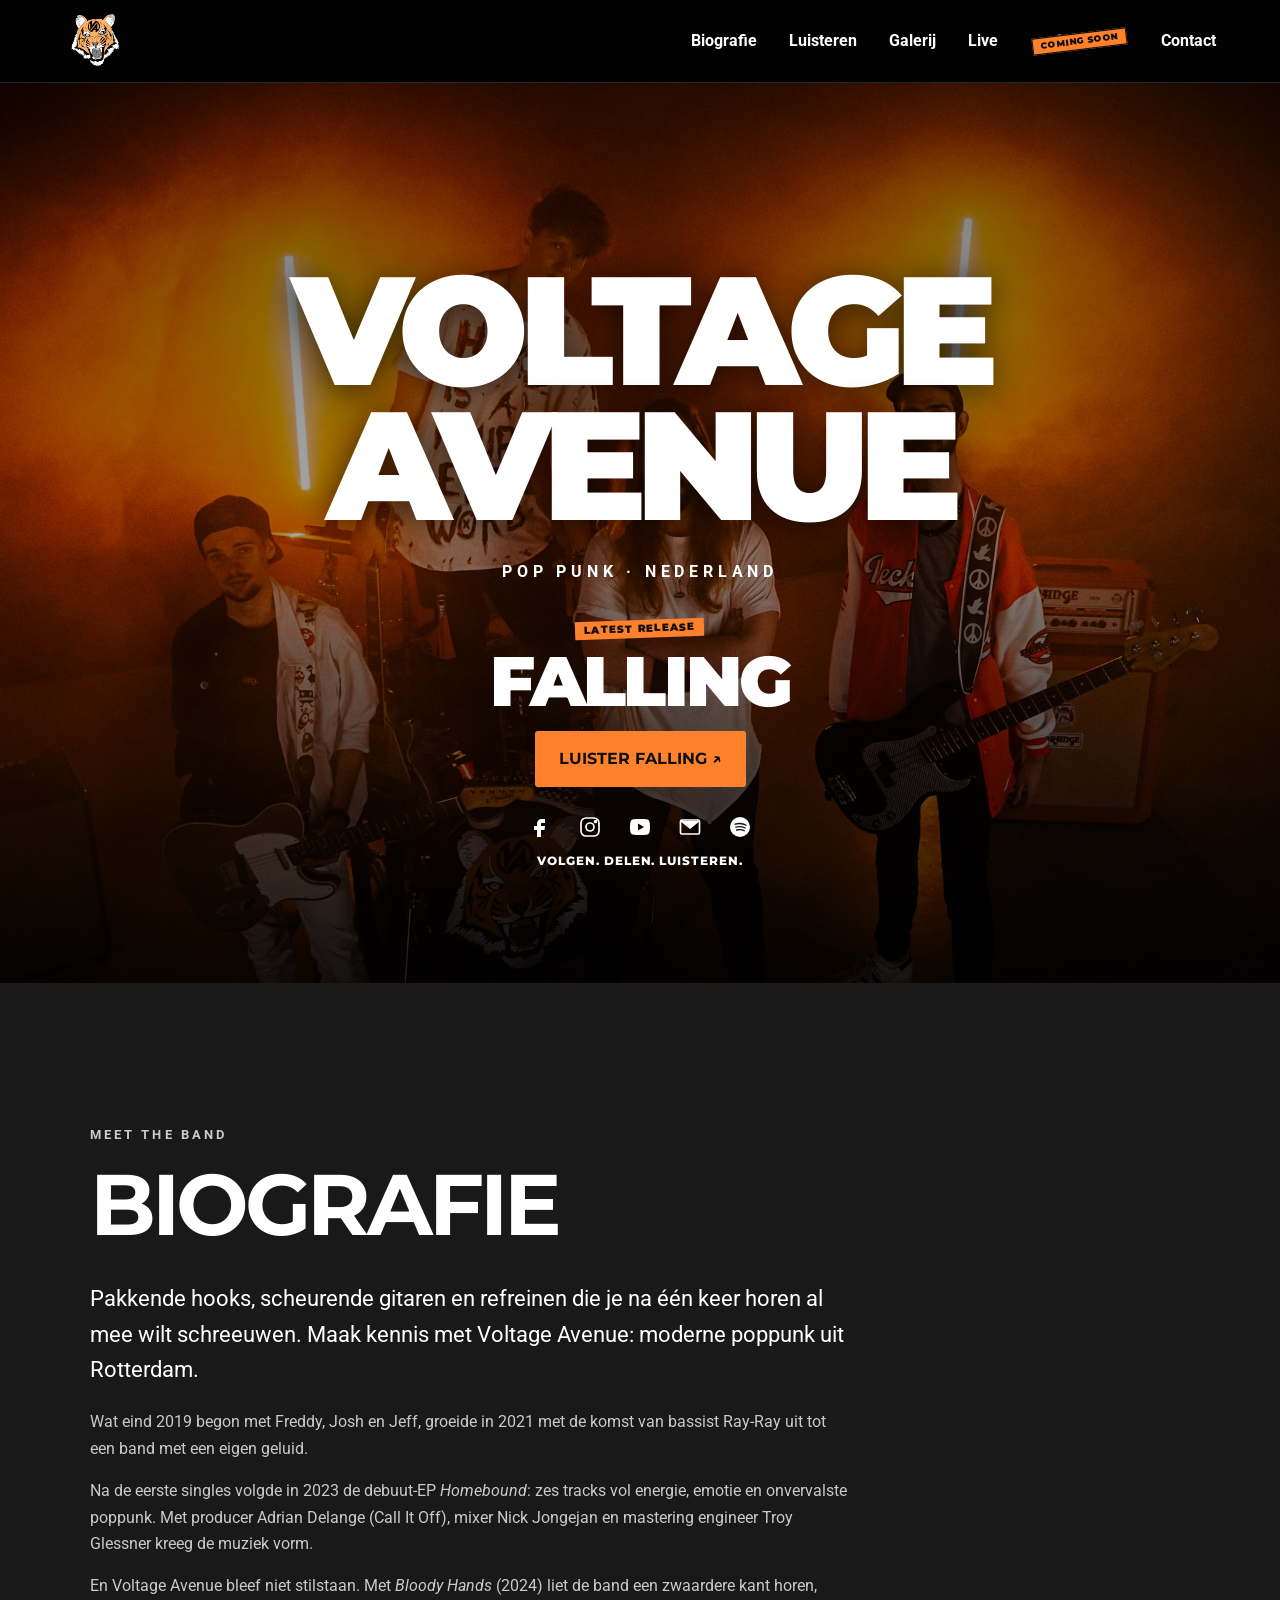
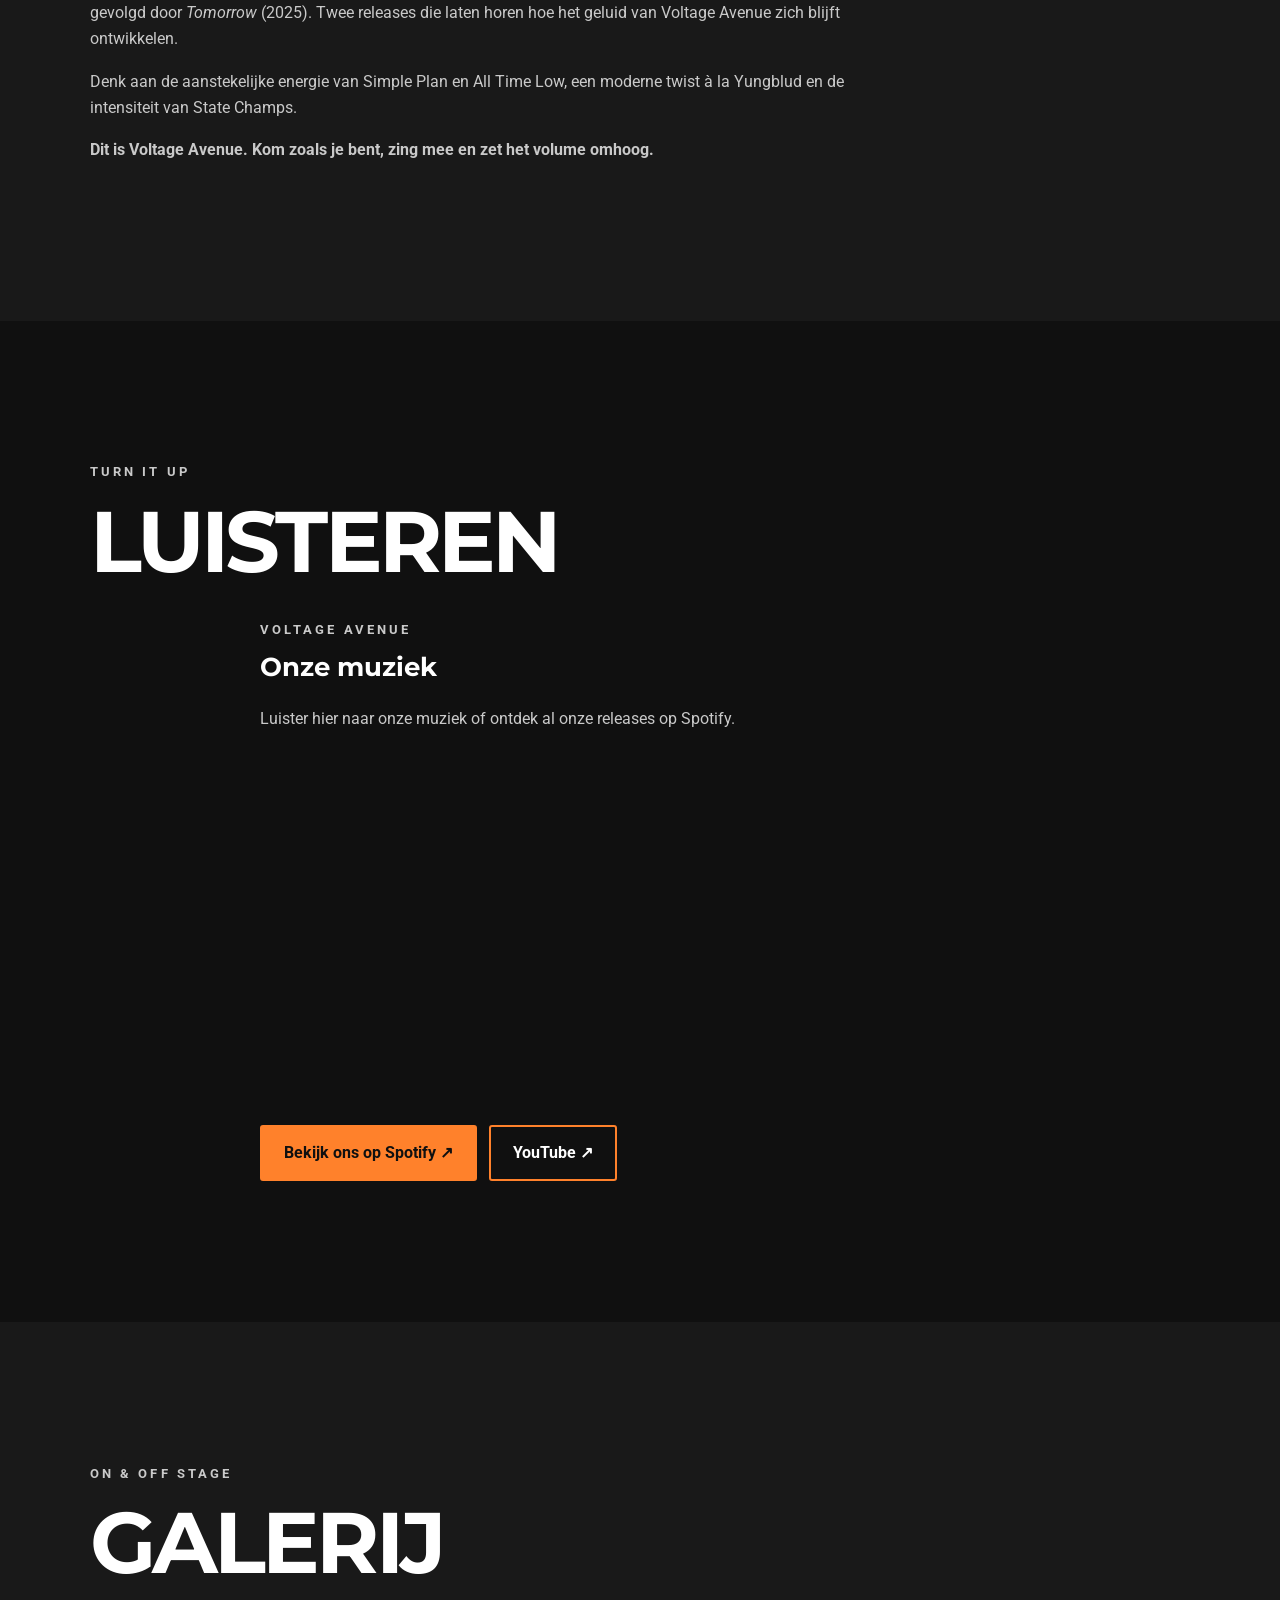
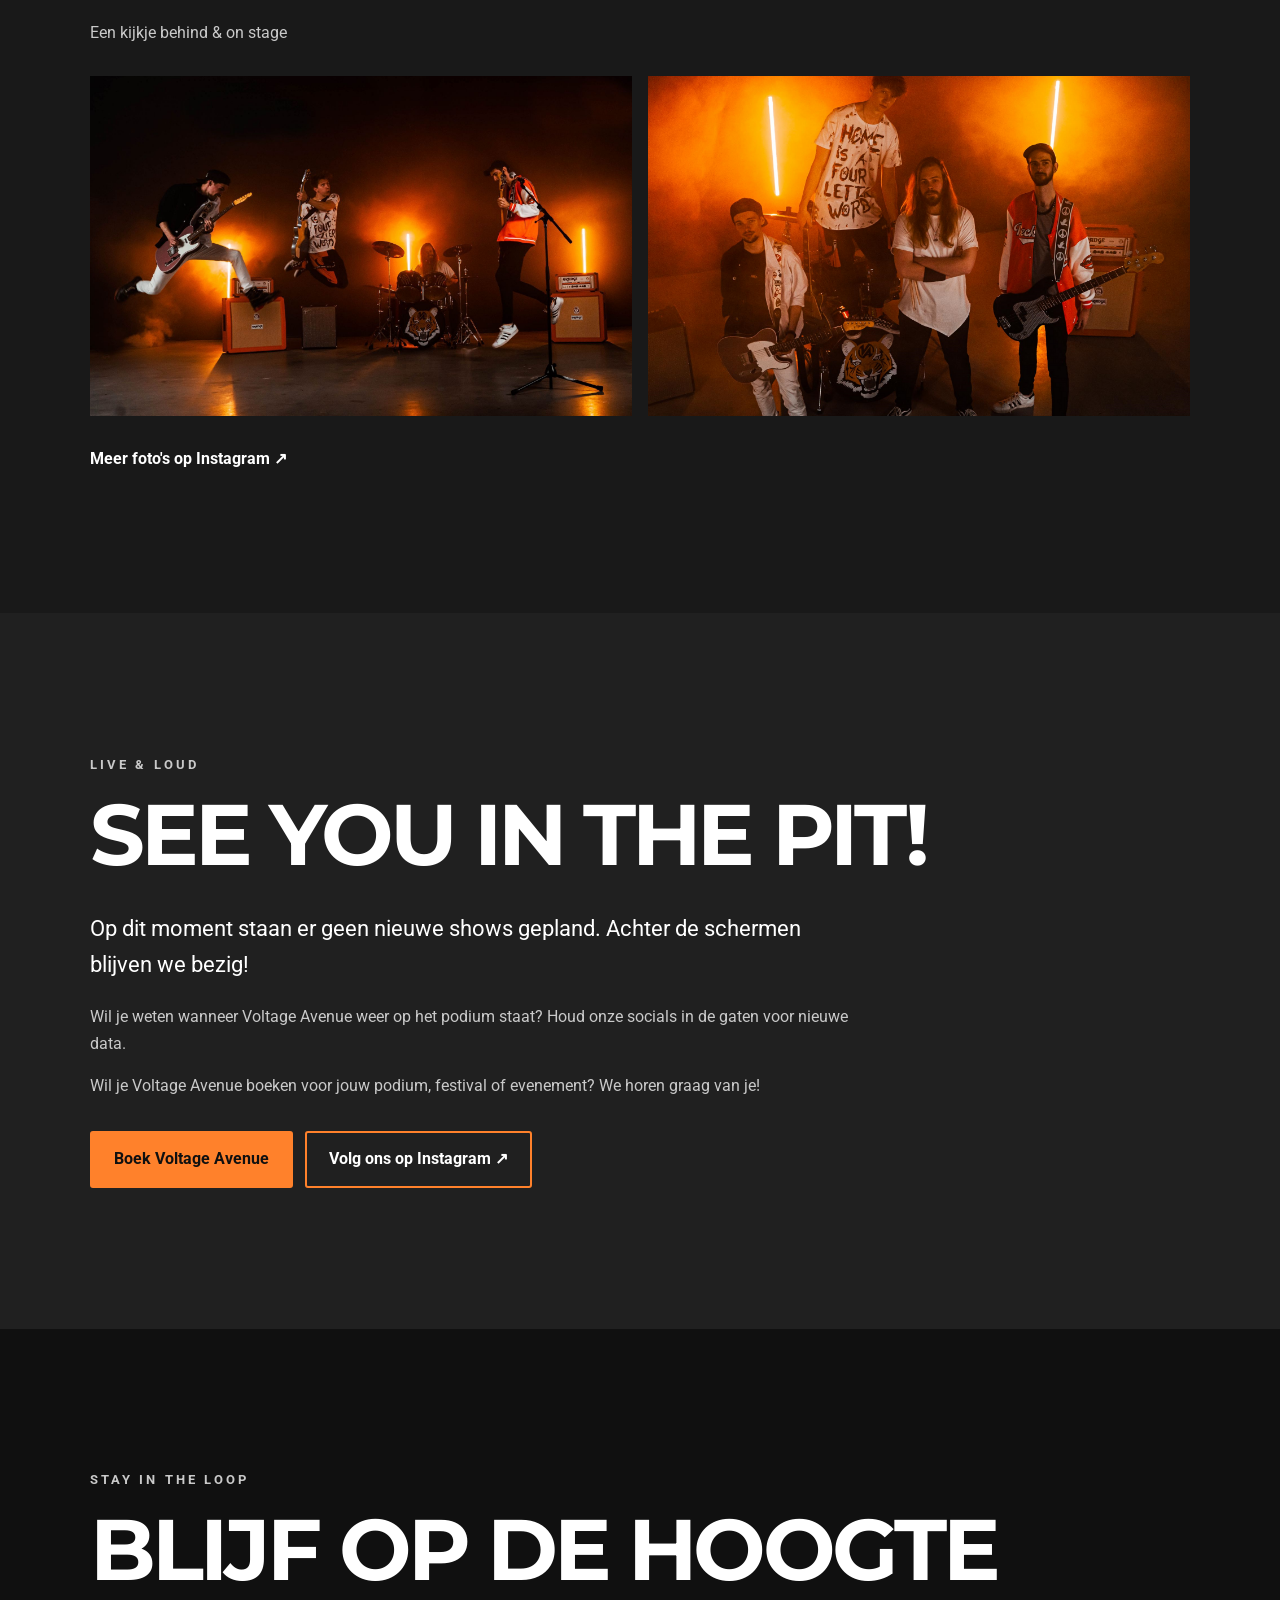
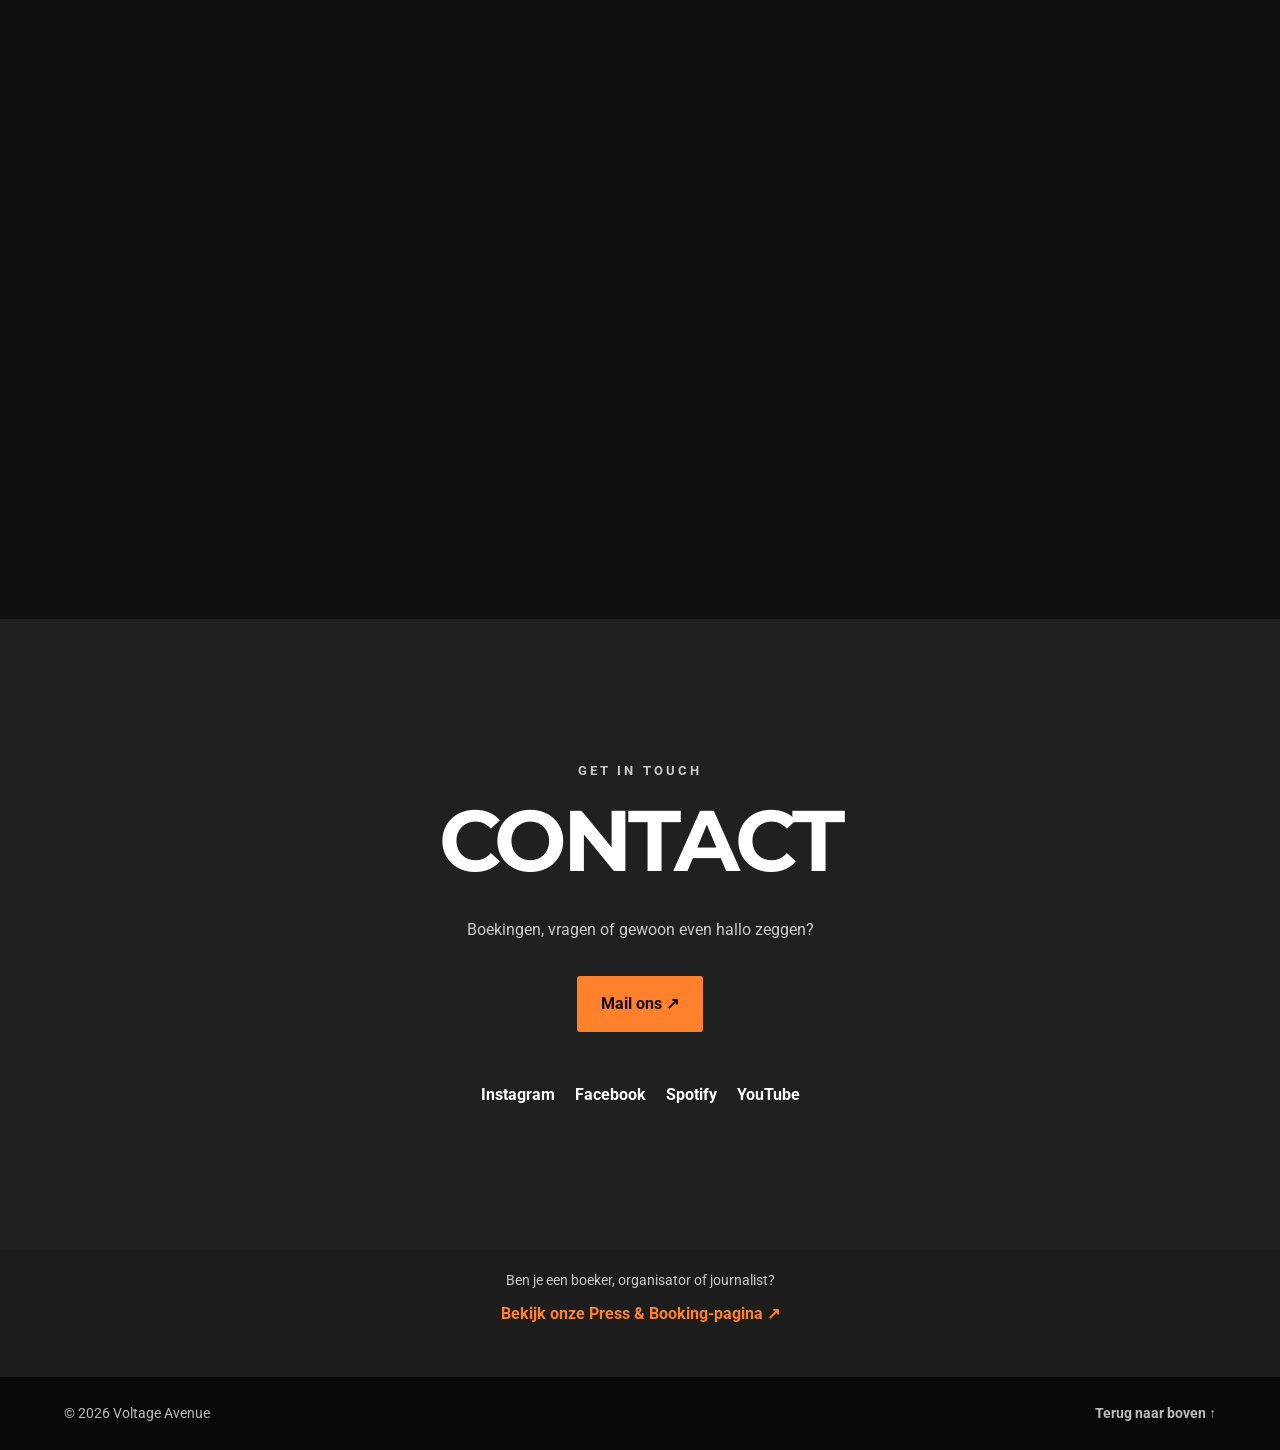
==== index.html @ cc743629 "Update reminder link in index.html" ====
<!doctype html>
<html lang="nl">

<head>
    <meta charset="utf-8">
    <meta name="viewport" content="width=device-width, initial-scale=1">
    <meta name="description" content="Voltage Avenue — poppunk uit Nederland. Muziek, foto's, live en contact.">
    <title>Voltage Avenue | Pop Punk</title>
    <link rel="icon" type="" image/png" href="assets/images/va+tiger+logo+transparant.png">
    <link rel="stylesheet" href="style.css">
    <script src="script.js" defer></script>
</head>

<body>
    <header class="header" id="top">
        <a class="brand" href="#top" aria-label="Voltage Avenue — naar boven">
            <img src="assets/images/va+tiger+logo+transparant.png" alt="Voltage Avenue tijgerlogo"></a>
        <button class="menu-toggle" type="button" aria-expanded="false" aria-controls="navigation">☰
            <span class="sr-only">Menu</span>
        </button>
        <nav id="navigation" class="navigation" aria-label="Hoofdnavigatie">
            <a href="#bio">Biografie</a>
            <a href="#luisteren">Luisteren</a>
            <a href="#galerij">Galerij</a>
            <a href="#live">Live</a>
            <span class="navigation-coming-soon" aria-label="Merch — coming soon">
                <span class="navigation-coming-soon-label">Merch</span>
                <span class="navigation-coming-soon-sticker" aria-hidden="true">Coming soon</span>
            </span>
            <a href="#contact">Contact</a>
        </nav>
    </header>
    <main>
        <section class="hero" aria-labelledby="hero-title">
            <div class="hero-content">
                <h1 id="hero-title">VOLTAGE<br>AVENUE</h1>
                <p class="tagline">POP PUNK · NEDERLAND</p>
                <div class="release-campaign" id="falling-release" data-release-date="2026-11-20T00:00:00+01:00"
                    data-post-release-date="2026-12-04T00:00:00+01:00">

                    <!-- VOOR DE RELEASE -->
                    <div class="release-phase release-phase-presave">
                        <p class="release-kicker">NEW SINGLE</p>
                        <h2 class="release-title">FALLING</h2>
                        <p class="release-status">DROPS IN</p>

                        <div class="countdown-clock" aria-label="Countdown tot Falling">
                            <div class="countdown-part">
                                <strong data-countdown-days>00</strong>
                                <span>Days</span>
                            </div>

                            <div class="countdown-part">
                                <strong data-countdown-hours>00</strong>
                                <span>Hours</span>
                            </div>

                            <div class="countdown-part">
                                <strong data-countdown-minutes>00</strong>
                                <span>Min</span>
                            </div>

                            <div class="countdown-part">
                                <strong data-countdown-seconds>00</strong>
                                <span>Sec</span>
                            </div>
                        </div>

                        <a class="button release-button" data-reminder-link href="https://41eef1c3.sibforms.com/serve/[base64]%3D%3D" target="_blank"
                            rel="noopener noreferrer">
                            REMIND ME ↗
                        </a>
                    </div>

                    <!-- 20 NOVEMBER T/M 3 DECEMBER -->
                    <div class="release-phase release-phase-out-now" hidden>
                        <p class="release-kicker">NEW SINGLE</p>
                        <h2 class="release-title">FALLING</h2>
                        <p class="release-status">OUT NOW!</p>

                        <a class="button release-button" data-spotify-link href="#" target="_blank"
                            rel="noopener noreferrer">
                            LUISTER FALLING ↗
                        </a>
                    </div>

                    <!-- VANAF 4 DECEMBER -->
                    <div class="release-phase release-phase-latest" hidden>
                        <p class="release-kicker">LATEST RELEASE</p>
                        <h2 class="release-title">FALLING</h2>

                        <a class="button release-button" data-latest-link href="#" target="_blank"
                            rel="noopener noreferrer">
                            LUISTER FALLING ↗
                        </a>
                    </div>

                </div>

                <div class="hero-socials" aria-label="Volg en luister naar Voltage Avenue">
                    <a href="https://facebook.com/voltageAvenueBand" target="_blank" rel="noopener noreferrer"
                        aria-label="Voltage Avenue op Facebook">
                        <svg viewBox="0 0 24 24" aria-hidden="true">
                            <path d="M14 8h3V4h-3c-3 0-5 2-5 5v2H6v4h3v7h4v-7h3.5l.5-4h-4V9c0-.7.3-1 1-1Z" />
                        </svg>
                    </a>
                    <a href="https://www.instagram.com/voltageavenue/" target="_blank" rel="noopener noreferrer"
                        aria-label="Voltage Avenue op Instagram">
                        <svg viewBox="0 0 24 24" aria-hidden="true">
                            <rect x="3" y="3" width="18" height="18" rx="5" />
                            <circle cx="12" cy="12" r="4" />
                            <circle cx="17.5" cy="6.5" r="1" />
                        </svg>
                    </a>
                    <a href="https://www.youtube.com/channel/UC44RV1jbdH9jCILC4yBT9ZA" target="_blank"
                        rel="noopener noreferrer" aria-label="Voltage Avenue op YouTube">
                        <svg viewBox="0 0 24 24" aria-hidden="true">
                            <path
                                d="M21.4 6.4a2.7 2.7 0 0 0-1.9-1.9C17.8 4 12 4 12 4s-5.8 0-7.5.5a2.7 2.7 0 0 0-1.9 1.9C2 8.1 2 12 2 12s0 3.9.6 5.6a2.7 2.7 0 0 0 1.9 1.9C6.2 20 12 20 12 20s5.8 0 7.5-.5a2.7 2.7 0 0 0 1.9-1.9C22 15.9 22 12 22 12s0-3.9-.6-5.6ZM10 15.5v-7l6 3.5-6 3.5Z" />
                        </svg>
                    </a>
                    <a href="mailto:info@voltageavenue.nl" aria-label="Mail Voltage Avenue">
                        <svg viewBox="0 0 24 24" aria-hidden="true">
                            <rect x="2.5" y="5" width="19" height="14" rx="1.5" />
                            <path d="m3.5 6 8.5 7 8.5-7" />
                        </svg>
                    </a>
                    <a href="https://open.spotify.com/artist/5LbERo4SHiSSfuX3TbL9Qq" target="_blank"
                        rel="noopener noreferrer" aria-label="Voltage Avenue op Spotify">
                        <svg viewBox="0 0 24 24" aria-hidden="true">
                            <circle cx="12" cy="12" r="10" />
                            <path
                                d="M7 9.2c3.8-1.1 8-.7 11.1 1M7.8 12.2c3.1-.8 6.7-.5 9.4.8M8.6 15c2.5-.6 5.3-.4 7.6.7" />
                        </svg>
                    </a>
                </div>
                <p class="hero-socials-caption">Volgen. Delen. Luisteren.</p>
            </div>
        </section>


        <section class="section" id="bio">
            <div class="section-inner">
                <p class="eyebrow">Meet the band</p>
                <h2>Biografie</h2>

                <p class="intro">
                    Pakkende hooks, scheurende gitaren en refreinen die je na
                    één keer horen al mee wilt schreeuwen. Maak kennis met
                    Voltage Avenue: moderne poppunk uit Rotterdam.
                </p>

                <p>
                    Wat eind 2019 begon met Freddy, Josh en Jeff, groeide in
                    2021 met de komst van bassist Ray-Ray uit tot een band
                    met een eigen geluid.
                </p>

                <p>
                    Na de eerste singles volgde in 2023 de debuut-EP
                    <em>Homebound</em>: zes tracks vol energie, emotie en
                    onvervalste poppunk. Met producer Adrian Delange
                    (Call It Off), mixer Nick Jongejan en mastering engineer
                    Troy Glessner kreeg de muziek vorm.
                </p>

                <p>
                    En Voltage Avenue bleef niet stilstaan. Met
                    <em>Bloody Hands</em> (2024) liet de band een zwaardere
                    kant horen, gevolgd door <em>Tomorrow</em> (2025).
                    Twee releases die laten horen hoe het geluid van
                    Voltage Avenue zich blijft ontwikkelen.
                </p>

                <p>
                    Denk aan de aanstekelijke energie van Simple Plan en
                    All Time Low, een moderne twist à la Yungblud en de
                    intensiteit van State Champs.
                </p>

                <p>
                    <strong>
                        Dit is Voltage Avenue. Kom zoals je bent, zing mee
                        en zet het volume omhoog.
                    </strong>
                </p>
            </div>
        </section>


        <section class="section section-dark" id="luisteren">
            <div class="section-inner">
                <p class="eyebrow">Turn it up</p>
                <h2>Luisteren</h2>

                <div class="feature">

                    <div>
                        <p class="eyebrow">Voltage Avenue</p>
                        <h3>Onze muziek</h3>

                        <p>
                            Luister hier naar onze muziek of ontdek
                            al onze releases op Spotify.
                        </p>

                        <iframe class="spotify-embed" src="https://open.spotify.com/embed/album/6Caslhp1jcGqryavqM1dGZ"
                            title="Voltage Avenue op Spotify" width="100%" height="352" frameborder="0"
                            allow="autoplay; clipboard-write; encrypted-media; fullscreen; picture-in-picture"
                            loading="lazy">
                        </iframe>

                        <div class="actions">
                            <a class="button" href="https://open.spotify.com/artist/5LbERo4SHiSSfuX3TbL9Qq"
                                target="_blank" rel="noopener noreferrer">
                                Bekijk ons op Spotify ↗
                            </a>

                            <a class="button button-outline"
                                href="https://www.youtube.com/channel/UC44RV1jbdH9jCILC4yBT9ZA" target="_blank"
                                rel="noopener noreferrer">
                                YouTube ↗
                            </a>
                        </div>
                    </div>
                </div>
            </div>
        </section>

        <section class="section" id="galerij">
            <div class="section-inner">
                <p class="eyebrow">On & off stage</p>
                <h2>Galerij</h2>
                <p>Een kijkje behind & on stage</p>
                <div class="gallery">
                    <img src="assets/images/DSC06090-5799h.jpeg" alt="Voltage Avenue bandfoto" loading="lazy">
                    <img src="assets/images/Promo+foto+optie+2-1920w.png" alt="Voltage Avenue promotiefoto"
                        loading="lazy">
                </div>
                <a class="text-link" href="https://www.instagram.com/voltageavenue/" target="_blank"
                    rel="noopener noreferrer">Meer foto's op Instagram ↗</a>
            </div>
        </section>


        <section class="section" id="live">
            <div class="section-inner">
                <p class="eyebrow">Live & loud</p>
                <h2>SEE YOU IN THE PIT!</h2>

                <p class="intro">
                    Op dit moment staan er geen nieuwe shows gepland.
                    Achter de schermen blijven we bezig!
                </p>

                <p>
                    Wil je weten wanneer Voltage Avenue weer op het podium staat?
                    Houd onze socials in de gaten voor nieuwe data.
                </p>

                <p>
                    Wil je Voltage Avenue boeken voor jouw podium, festival
                    of evenement? We horen graag van je!
                </p>

                <div class="actions">
                    <a class="button" href="mailto:info@voltageavenue.nl">
                        Boek Voltage Avenue
                    </a>

                    <a class="button button-outline" href="https://www.instagram.com/voltageavenue/" target="_blank"
                        rel="noopener noreferrer">
                        Volg ons op Instagram ↗
                    </a>
                </div>
            </div>
        </section>


        <section class="section section-dark" id="nieuwsbrief">
            <div class="section-inner">
                <p class="eyebrow">Stay in the loop</p>
                <h2>Blijf op de hoogte</h2>

                <div class="newsletter">
                    <iframe title="Aanmelden voor de nieuwsbrief van Voltage Avenue" width="540" height="450"
                        src="https://41eef1c3.sibforms.com/v2/serve/[base64]"
                        frameborder="0" scrolling="auto" loading="lazy"
                        style="display: block; margin-left: auto; margin-right: auto; max-width: 100%;"></iframe>
                </div>
            </div>
        </section>
        <section class="section contact" id="contact">
            <div class="section-inner">
                <p class="eyebrow">Get in touch</p>
                <h2>Contact</h2>
                <p>Boekingen, vragen of gewoon even hallo zeggen?</p>
                <a class="button" href="mailto:info@voltageavenue.nl">Mail ons ↗</a>
                <div class="socials">
                    <a href="https://www.instagram.com/voltageavenue/" target="_blank"
                        rel="noopener noreferrer">Instagram</a>
                    <a href="https://facebook.com/voltageAvenueBand" target="_blank"
                        rel="noopener noreferrer">Facebook</a>
                    <a href="https://open.spotify.com/artist/5LbERo4SHiSSfuX3TbL9Qq" target="_blank"
                        rel="noopener noreferrer">Spotify</a>
                    <a href="https://www.youtube.com/channel/UC44RV1jbdH9jCILC4yBT9ZA" target="_blank"
                        rel="noopener noreferrer">YouTube</a>
                </div>

            </div>

        </section>

        <!-- PRESS & BOOKING -->

        <div class="press-link">
            <p>Ben je een boeker, organisator of journalist?</p>

            <a href="epk/">
                Bekijk onze Press & Booking-pagina ↗
            </a>
        </div>
    </main>
    <footer><span>©
            <span id="year">2026</span> Voltage Avenue</span>
        <a href="#top">Terug naar boven ↑</a>
    </footer>
</body>

</html>
---- style.css ----
@import url('https://fonts.googleapis.com/css2?family=Montserrat:wght@500;700;800;900&family=Roboto:wght@400;500;700&display=swap');

:root {
    --orange: #ff812b;
    --black: #101010;
    --white: #fff;
    --muted: #c9c9c9
}

* {
    box-sizing: border-box
}

html {
    scroll-behavior: smooth;
    scroll-padding-top: 90px
}

body {
    margin: 0;
    background: var(--black);
    color: var(--white);
    font: 16px/1.65 Roboto, Arial, sans-serif
}

a {
    color: inherit
}

img {
    max-width: 100%;
    display: block
}

h1,
h2,
h3,
p {
    margin-top: 0
}

h1,
h2,
h3 {
    font-family: Montserrat, Arial, sans-serif;
    line-height: 1.08
}

h2 {
    font-size: clamp(2.7rem, 7vw, 5.4rem);
    text-transform: uppercase;
    letter-spacing: -.045em;
    margin-bottom: 30px
}

h3 {
    font-size: 1.6rem
}

.header {
    position: sticky;
    z-index: 1000;
    top: 0;
    display: flex;
    align-items: center;
    justify-content: space-between;
    min-height: 82px;
    padding: 10px clamp(18px, 5vw, 72px);
    background: rgba(0, 0, 0, .88);
    backdrop-filter: blur(12px);
    border-bottom: 1px solid #ffffff24
}

.brand img {
    height: 62px;
    width: 62px;
    object-fit: contain
}

.navigation {
    display: flex;
    align-items: center;
    gap: clamp(14px, 2.5vw, 38px)
}

.navigation a,
.socials a,
footer a {
    text-decoration: none;
    font-weight: 700
}

.navigation a:hover,
.socials a:hover,
footer a:hover,
.text-link:hover {
    color: var(--orange)
}

.menu-toggle {
    display: none;
    background: transparent;
    color: white;
    border: 1px solid #fff6;
    border-radius: 5px;
    padding: 6px 12px;
    font-size: 1.5rem;
    cursor: pointer
}

.hero {
    min-height: 100svh;
    display: flex;
    align-items: center;
    justify-content: center;
    text-align: center;
    padding: 130px 20px 80px;

    background:
        linear-gradient(180deg, #0008, #0005 50%, #000d),
        url('assets/images/Promo+foto+optie+2-1920w.png');

    background-size: cover;
    background-repeat: no-repeat;
    background-position: center 30%;
}

/* Tablet */
@media (max-width: 1000px) and (min-width: 601px) {
    .hero {
        background-size: auto 100%;
        background-position: center top;
        background-color: #000;
    }
}
@media (max-width: 600px) {
    .hero {
        background-size: cover;
        background-position: center 30%;
    }
}

.hero-content {
    max-width: 1000px
}

.hero h1 {
    font-size: clamp(4rem, 12vw, 10rem);
    font-weight: 900;
    line-height: .88;
    letter-spacing: -.07em;
    text-shadow: 0 5px 35px #000a;
    margin: 18px 0 26px
}

.eyebrow {
    text-transform: uppercase;
    color: var(--orange);
    font-weight: 700;
    letter-spacing: .24em;
    font-size: .8rem
}

.hero .eyebrow {
    color: #fff
}

.tagline {
    font-weight: 700;
    letter-spacing: .3em
}

.button {
    display: inline-block;
    background: var(--orange);
    color: #101010;
    padding: 13px 22px;
    border: 2px solid var(--orange);
    border-radius: 3px;
    text-decoration: none;
    font-weight: 700;
    margin-top: 16px;
    transition: transform .2s, background .2s
}

.button:hover {
    transform: translateY(-2px);
    background: #ffa263
}

.button-outline {
    background: transparent;
    color: white
}

.button-outline:hover {
    color: #101010
}

.section {
    padding: clamp(80px, 11vw, 145px) 24px;
    background: #191919
}

.section:nth-of-type(odd) {
    background: #202020
}

.section-dark {
    background: #101010 !important
}

.section-inner {
    max-width: 1100px;
    margin: auto
}

.section p {
    max-width: 760px;
    color: var(--muted)
}

.section .intro {
    font-size: 1.35rem;
    color: #fff
}

.feature {
    display: grid;
    grid-template-columns: minmax(0, 1fr) minmax(0, 1fr);
    gap: clamp(24px, 5vw, 75px);
    align-items: center
}

.feature-art {
    aspect-ratio: 1;
    background: url('assets/images/va+tiger+logo+transparant.png') center/70% no-repeat, #262626;
    border: 1px solid #ffffff1a
}

.actions {
    display: flex;
    flex-wrap: wrap;
    gap: 12px
}

.gallery {
    display: grid;
    grid-template-columns: repeat(2, minmax(0, 1fr));
    gap: 16px;
    margin: 30px 0
}

.gallery img {
    width: 100%;
    height: 340px;
    object-fit: cover;
    background: #333
}

.text-link {
    font-weight: 700;
    text-decoration: none
}

.notice {
    border-left: 4px solid var(--orange);
    background: #ffffff0b;
    padding: 30px;
    max-width: 780px
}

.contact {
    text-align: center
}

.contact .section-inner {
    display: flex;
    align-items: center;
    flex-direction: column
}

.socials {
    display: flex;
    justify-content: center;
    gap: 20px;
    flex-wrap: wrap;
    margin-top: 50px
}

footer {
    display: flex;
    justify-content: space-between;
    gap: 20px;
    flex-wrap: wrap;
    padding: 25px clamp(24px, 5vw, 72px);
    font-size: .85rem;
    background: #080808;
    color: #bbb
}

.sr-only {
    position: absolute;
    width: 1px;
    height: 1px;
    padding: 0;
    margin: -1px;
    overflow: hidden;
    clip: rect(0, 0, 0, 0);
    white-space: nowrap;
    border: 0
}

@media(max-width:850px) {
    .header {
        min-height: 72px
    }

    .brand img {
        height: 50px;
        width: 50px
    }

    .menu-toggle {
        display: block
    }

    .navigation {
        display: none;
        position: absolute;
        top: 100%;
        left: 0;
        right: 0;
        background: #101010;
        flex-direction: column;
        align-items: stretch;
        gap: 0;
        padding: 12px 24px 24px;
        border-bottom: 1px solid #fff3
    }

    .navigation.open {
        display: flex
    }

    .navigation a {
        padding: 12px;
        border-bottom: 1px solid #ffffff18
    }

    .hero {
        background-position: center
    }

    .hero h1 {
        font-size: clamp(3.4rem, 14vw, 6rem)
    }

    .tagline {
        letter-spacing: .12em
    }

    .feature,
    .gallery {
        grid-template-columns: 1fr
    }

    .gallery img {
        height: 260px
    }

    .section {
        padding: 80px 20px
    }
}

/* Luisteren: Spotify-speler zonder grote Bruce */
#luisteren .feature {
    grid-template-columns: minmax(0, 1fr);
    max-width: 760px;
    margin-inline: auto;
}


/* Nieuwsbrief */
.newsletter {
    width: 100%;
    max-width: 600px;
    margin: 32px auto 0;
}

.newsletter iframe {
    display: block;
    width: 100%;
    max-width: 100%;
    border: 0;
}

/* Nieuwsbrief: extra ruimte op mobiel */
@media (max-width: 600px) {
    .newsletter iframe {
        height: 560px;
    }
}



/* ========================================
   ELECTRONIC PRESS KIT
   Compact press & booking dossier
======================================== */

/* Algemene EPK-opmaak */

.epk-page {
    background: var(--black);
}

.epk-page .section {
    padding-top: 85px;
    padding-bottom: 85px;
}

.epk-page .section-inner {
    width: min(1100px, calc(100% - 40px));
    margin-inline: auto;
}

.epk-page h2 {
    margin-bottom: 20px;
}

.epk-page h3 {
    font-size: 1.3rem;
}

.epk-page .text-link {
    display: inline-block;
    color: var(--orange);
    font-weight: 700;
    text-decoration: none;
}

.epk-page .text-link:hover {
    text-decoration: underline;
}


/* ========================================
   01 — OVERZICHT
======================================== */

.epk-overview {
    padding: 145px 0 85px;
    background: #171717;
}

.epk-heading {
    display: flex;
    justify-content: space-between;
    align-items: flex-end;
    gap: 30px;
    padding-bottom: 35px;
    border-bottom: 1px solid #ffffff30;
}

.epk-heading h1 {
    margin: 12px 0 15px;
    font-family: Montserrat, Arial, sans-serif;
    font-size: clamp(2.5rem, 6vw, 5.3rem);
    font-weight: 900;
    line-height: .95;
    letter-spacing: -.055em;
}

.epk-meta {
    margin: 0;
    font-family: Montserrat, Arial, sans-serif;
    font-size: .9rem;
    font-weight: 800;
    letter-spacing: .16em;
    color: var(--muted);
}

.epk-meta span {
    color: var(--orange);
    margin: 0 8px;
}

.epk-heading>.button {
    flex-shrink: 0;
    margin-bottom: 4px;
}


/* Foto en korte bandinformatie */

.epk-summary {
    display: grid;
    grid-template-columns: minmax(0, 1.1fr) minmax(0, 1fr);
    gap: clamp(30px, 5vw, 65px);
    align-items: center;
    margin-top: 45px;
}

.epk-summary-photo {
    min-width: 0;
    overflow: hidden;
    background: #252525;
}

.epk-summary-photo img {
    display: block;
    width: 100%;
    height: 390px;
    object-fit: cover;
}

.epk-summary-content {
    min-width: 0;
}

.epk-summary-content h2 {
    margin-top: 8px;
}

.epk-summary-content .intro {
    margin-bottom: 22px;
}

.epk-summary-content p:not(.eyebrow) {
    line-height: 1.75;
}

.epk-summary-content .text-link {
    margin-top: 12px;
}


/* ========================================
   02 — MEDIA
======================================== */

.epk-media-grid {
    display: grid;
    grid-template-columns: repeat(2, minmax(0, 1fr));
    gap: 24px;
    margin-top: 35px;
}

.epk-panel {
    display: flex;
    flex-direction: column;
    min-width: 0;
    padding: 26px;
    background: #202020;
    border: 1px solid #ffffff20;
}

.epk-panel h3 {
    margin: 8px 0 4px;
}

.epk-panel>p:not(.eyebrow) {
    color: var(--muted);
}

.epk-panel .text-link {
    margin-top: auto;
    padding-top: 22px;
}


/* Spotify */

.epk-spotify {
    display: block;
    width: 100%;
    max-width: 100%;
    margin-top: 22px;
    border: 0;
    border-radius: 12px;
}


/* YouTube */

.epk-video {
    position: relative;
    width: 100%;
    aspect-ratio: 16 / 9;
    margin-top: 22px;
    overflow: hidden;
    background: #000;
    border-radius: 8px;
}

.epk-video iframe {
    position: absolute;
    inset: 0;
    width: 100%;
    height: 100%;
    border: 0;
}


/* ========================================
   03 — PRESS DOWNLOADS
======================================== */

.epk-resources {
    display: grid;
    gap: 14px;
    margin-top: 35px;
}

.epk-resource {
    display: flex;
    align-items: center;
    justify-content: space-between;
    gap: 30px;
    padding: 26px 30px;
    background: #1d1d1d;
    border: 1px solid #ffffff20;
    border-left: 4px solid var(--orange);
}

.epk-resource>div {
    min-width: 0;
}

.epk-resource .eyebrow {
    margin-bottom: 8px;
}

.epk-resource h3 {
    margin-bottom: 8px;
}

.epk-resource p:last-child {
    margin-bottom: 0;
    color: var(--muted);
}

.epk-resource .button {
    flex-shrink: 0;
}


/* ========================================
   04 — BOOKING
======================================== */

.epk-contact {
    text-align: center;
    border-top: 1px solid #ffffff20;
}

.epk-contact .section-inner {
    display: flex;
    flex-direction: column;
    align-items: center;
}

.epk-contact .intro {
    max-width: 650px;
    margin-bottom: 28px;
}

.epk-contact .button {
    max-width: 100%;
    overflow-wrap: anywhere;
}


/* ========================================
   RESPONSIVE
======================================== */

@media (max-width: 900px) {

    .epk-summary {
        grid-template-columns: 1fr;
    }

    .epk-summary-photo img {
        height: auto;
        max-height: 480px;
    }

    .epk-media-grid {
        grid-template-columns: 1fr;
    }

}

@media (max-width: 650px) {

    .epk-page .section {
        padding-top: 65px;
        padding-bottom: 65px;
    }

    .epk-overview {
        padding-top: 115px;
        padding-bottom: 65px;
    }

    .epk-heading {
        flex-direction: column;
        align-items: flex-start;
        gap: 22px;
    }

    .epk-heading h1 {
        font-size: clamp(2.35rem, 10vw, 4rem);
    }

    .epk-heading>.button {
        width: 100%;
        text-align: center;
    }

    .epk-summary {
        margin-top: 30px;
        gap: 30px;
    }

    .epk-panel {
        padding: 20px;
    }

    .epk-resource {
        flex-direction: column;
        align-items: stretch;
        gap: 20px;
        padding: 22px;
    }

    .epk-resource .button {
        width: 100%;
        text-align: center;
    }

}

/* EPK — knoppen bij logo-downloads */

.epk-resource-actions {
    display: flex;
    flex-wrap: wrap;
    align-items: center;
    justify-content: flex-end;
    gap: 12px;
}

.epk-resource-actions .text-link {
    width: 100%;
    text-align: right;
}

@media (max-width: 650px) {

    .epk-resource-actions {
        flex-direction: column;
        align-items: stretch;
    }

    .epk-resource-actions .button {
        width: 100%;
        text-align: center;
    }

    .epk-resource-actions .text-link {
        text-align: center;
    }

}


/* EPK — één hoverkleur voor alle outline-knoppen */

.epk-page .button-outline:hover {
    background: var(--orange);
    border-color: var(--orange);
    color: var(--black);
}

/* Homepage — verwijzing naar de EPK */


.press-link {
    padding: 20px 20px 50px;
    text-align: center;
    background: #1d1d1d;
}


.press-link p {
    margin-bottom: 8px;
    color: var(--muted);
    font-size: .9rem;
}

.press-link a {
    color: var(--orange);
    font-weight: 700;
    text-decoration: none;
}

.press-link a:hover {
    text-decoration: underline;
}

/* ========================================
   VOLTAGE AVENUE SHOP
   ======================================== */

.shop-page {
    background: #0d0d0d;
}


/* ========================================
   SHOP HERO
   ======================================== */

.shop-hero {
    position: relative;
    width: 100%;
    overflow: hidden;
    background: #111;
}

/*
   De afbeelding behoudt ALTIJD zijn originele
   beeldverhouding en vult de volledige breedte.
   Geen cover, geen crop.
*/
.shop-hero-image {
    display: block;
    width: 100%;
    height: auto;
}

/*
   Geen donkere overlay over de hero.
*/
.shop-hero-overlay {
    display: none;
}


/* Hero tekst — desktop */

.shop-hero-content {
    position: absolute;
    z-index: 2;

    left: 50%;
    bottom: 8%;
    transform: translateX(-50%);

    width: min(1200px, calc(100% - 48px));
}

.shop-hero-content h1 {
    max-width: 720px;
    margin: 0 0 20px;

    font-family: Montserrat, Arial, sans-serif;
    font-size: clamp(3rem, 6vw, 6.5rem);
    font-weight: 900;
    line-height: .86;
    letter-spacing: -.065em;
    text-transform: uppercase;

    text-shadow:
        0 3px 15px rgba(0, 0, 0, .9),
        0 8px 35px rgba(0, 0, 0, .65);
}

.shop-hero-content>p:not(.eyebrow) {
    max-width: 540px;
    margin-bottom: 12px;

    color: #fff;
    font-size: 1.05rem;

    text-shadow: 0 2px 12px rgba(0, 0, 0, .9);
}


/* ========================================
   SHOP PRODUCTEN
   ======================================== */

.shop-products {
    position: relative;

    padding: clamp(85px, 10vw, 140px) 0;

    background:
        radial-gradient(circle at 50% 0%,
            rgba(255, 129, 43, .09),
            transparent 35%),
        #111;
}

.shop-inner {
    width: min(1200px, calc(100% - 48px));
    margin-inline: auto;
}

.shop-heading {
    display: flex;
    justify-content: space-between;
    align-items: flex-end;

    gap: 40px;
    margin-bottom: 50px;
}

.shop-heading h2 {
    margin: 8px 0 0;
}

.shop-intro {
    max-width: 390px;
    margin: 0 0 10px;

    color: var(--muted);
    font-size: 1.05rem;
}


/* ========================================
   GLASS PRODUCT GRID
   ======================================== */

.product-grid {
    display: grid;
    grid-template-columns: repeat(3, minmax(0, 1fr));
    gap: 24px;
}


/* ========================================
   PRODUCT CARD
   ======================================== */

.product-card {
    position: relative;
    display: block;

    min-width: 0;
    overflow: hidden;

    background:
        linear-gradient(145deg,
            rgba(255, 255, 255, .105),
            rgba(255, 255, 255, .035));

    border: 1px solid rgba(255, 255, 255, .14);
    border-radius: 18px;

    box-shadow:
        0 18px 55px rgba(0, 0, 0, .28),
        inset 0 1px 0 rgba(255, 255, 255, .08);

    backdrop-filter: blur(16px);
    -webkit-backdrop-filter: blur(16px);

    color: var(--white);
    text-decoration: none;

    transition:
        transform .25s ease,
        border-color .25s ease,
        box-shadow .25s ease;
}

.product-card:hover {
    transform: translateY(-7px);

    border-color: rgba(255, 129, 43, .75);

    box-shadow:
        0 24px 65px rgba(0, 0, 0, .45),
        0 0 35px rgba(255, 129, 43, .08),
        inset 0 1px 0 rgba(255, 255, 255, .1);
}


/* ========================================
   PRODUCTAFBEELDING
   ======================================== */

.product-image {
    position: relative;

    width: 100%;
    aspect-ratio: 4 / 3;

    overflow: hidden;

    background:
        radial-gradient(circle at center,
            rgba(255, 129, 43, .12),
            transparent 60%),
        #181818;
}

.product-image img {
    position: relative;
    z-index: 2;

    width: 100%;
    height: 100%;

    object-fit: cover;

    transition: transform .4s ease;
}

.product-card:hover .product-image img {
    transform: scale(1.035);
}


/* Placeholder wanneer productfoto nog ontbreekt */

.product-placeholder {
    position: absolute;
    z-index: 1;
    inset: 0;

    display: flex;
    align-items: center;
    justify-content: center;

    padding: 20px;

    color: rgba(255, 255, 255, .34);

    font-family: Montserrat, Arial, sans-serif;
    font-size: .7rem;
    font-weight: 800;

    letter-spacing: .18em;
    text-align: center;
}


/* ========================================
   PRODUCTINFORMATIE
   ======================================== */

.product-info {
    display: flex;
    align-items: flex-end;
    justify-content: space-between;

    gap: 20px;

    padding: 24px 25px 27px;
}

.product-info h3 {
    margin: 4px 0 0;

    font-size: 1.35rem;

    transition: color .2s ease;
}

.product-card:hover .product-info h3 {
    color: var(--orange);
}

.product-type {
    margin: 0;

    color: var(--orange);

    font-family: Montserrat, Arial, sans-serif;
    font-size: .67rem;
    font-weight: 800;

    letter-spacing: .18em;
    text-transform: uppercase;
}


/* Pijl rechts in productkaart */

.product-arrow {
    flex-shrink: 0;

    display: flex;
    align-items: center;
    justify-content: center;

    width: 40px;
    height: 40px;

    border: 1px solid rgba(255, 255, 255, .18);
    border-radius: 50%;

    font-size: 1.15rem;

    transition:
        background .2s ease,
        border-color .2s ease,
        color .2s ease,
        transform .2s ease;
}

.product-card:hover .product-arrow {
    background: var(--orange);
    border-color: var(--orange);

    color: var(--black);

    transform: rotate(8deg);
}


/* ========================================
   THANK YOU / SUPPORT
   ======================================== */

.shop-note {
    padding: clamp(90px, 11vw, 150px) 0;

    background:
        linear-gradient(135deg,
            #171717,
            #0c0c0c);

    border-top: 1px solid rgba(255, 255, 255, .08);
}

.shop-note h2 {
    max-width: 850px;
    margin: 12px 0 28px;
}

.shop-note>.shop-inner>p:not(.eyebrow) {
    max-width: 620px;
    margin-bottom: 25px;

    color: var(--muted);
    font-size: 1.1rem;
}


/* ========================================
   TABLET
   ======================================== */

@media (max-width: 950px) {

    .shop-hero-content h1 {
        font-size: clamp(2.5rem, 7vw, 4.5rem);
    }

    .product-grid {
        grid-template-columns: repeat(2, minmax(0, 1fr));
    }

    .shop-heading {
        flex-direction: column;
        align-items: flex-start;

        gap: 10px;
    }

    .shop-intro {
        max-width: 600px;
    }
}


/* ========================================
   MOBIEL
   ======================================== */

@media (max-width: 650px) {

    /*
       Op mobiel blijft de HELE banner zichtbaar.

       Omdat de banner erg breed is, wordt hij
       op een telefoon vanzelf relatief laag.

       Daarom staat de hero-tekst hier ONDER
       de afbeelding in plaats van er overheen.
    */

    .shop-hero {
        overflow: visible;
    }

    .shop-hero-image {
        display: block;

        width: 100%;
        height: auto;

        aspect-ratio: 3.35 / 1;
        object-fit: cover;
        object-position: center;
    }

    .shop-hero-content {
        position: relative;

        left: auto;
        bottom: auto;

        transform: none;

        width: 100%;

        padding: 34px 20px 42px;

        background: #111;
    }

    .shop-hero-content h1 {
        max-width: none;

        margin: 0 0 14px;

        font-size: clamp(2.3rem, 12vw, 3.5rem);
        line-height: .9;
    }

    .shop-hero-content>p:not(.eyebrow) {
        display: block;

        margin-bottom: 12px;

        font-size: .95rem;

        text-shadow: none;
    }


    /* Shop */

    .shop-inner {
        width: min(100% - 40px, 1200px);
    }

    .shop-products {
        padding-top: 70px;
        padding-bottom: 80px;
    }

    .shop-heading {
        margin-bottom: 40px;
    }


    /* Producten */

    .product-grid {
        grid-template-columns: 1fr;
        gap: 20px;
    }

    .product-card {
        border-radius: 15px;
    }

    .product-info {
        padding: 21px;
    }
}

/* ========================================
   PRODUCT DETAIL PAGES
   Geldt voor alle merch-productpagina's
   ======================================== */

.product-page {
    background: #0d0d0d;
}


/* ========================================
   PRODUCT DETAIL — BASIS
   ======================================== */

.product-detail {
    padding: 10px 0 clamp(80px, 9vw, 130px);

    background:
        radial-gradient(circle at 25% 10%,
            rgba(255, 129, 43, .08),
            transparent 30%),
        #111;

}

.product-detail-inner {
    width: min(1200px, calc(100% - 48px));
    margin-inline: auto;
}


/* Terug naar merch */

.product-back {
    display: inline-block;
    margin-bottom: 24px;

    color: var(--muted);

    font-family: Montserrat, Arial, sans-serif;
    font-size: .78rem;
    font-weight: 700;

    letter-spacing: .08em;
    text-decoration: none;
    text-transform: uppercase;

    transition:
        color .2s ease,
        transform .2s ease;
}

.product-back:hover {
    color: var(--orange);
    transform: translateX(-3px);
}


/* ========================================
   TWEE KOLOMMEN
   Foto links — informatie rechts
   ======================================== */

.product-detail-grid {
    display: grid;
    grid-template-columns: minmax(0, 1.15fr) minmax(340px, .85fr);
    gap: clamp(45px, 7vw, 90px);
    align-items: start;
}


/* ========================================
   PRODUCT GALLERY
   ======================================== */

.product-gallery {
    min-width: 0;
}


/* Grote productfoto */

.product-main-image {
    position: relative;

    display: block;

    width: 100%;
    aspect-ratio: 4 / 3;

    padding: 0;
    overflow: hidden;

    background:
        radial-gradient(circle at center,
            rgba(255, 129, 43, .1),
            transparent 60%),
        #181818;

    border: 1px solid rgba(255, 255, 255, .14);
    border-radius: 18px;

    box-shadow:
        0 24px 70px rgba(0, 0, 0, .35),
        inset 0 1px 0 rgba(255, 255, 255, .07);

    cursor: zoom-in;
}

.product-main-image img {
    display: block;

    width: 100%;
    height: 100%;

    object-fit: cover;

    transition: transform .35s ease;
}

.product-main-image:hover img {
    transform: scale(1.025);
}


/* "Bekijk foto" label */

.product-image-zoom {
    position: absolute;
    right: 16px;
    bottom: 16px;

    padding: 8px 12px;

    background: rgba(0, 0, 0, .72);

    border: 1px solid rgba(255, 255, 255, .2);
    border-radius: 999px;

    color: #fff;

    font-family: Montserrat, Arial, sans-serif;
    font-size: .68rem;
    font-weight: 700;

    letter-spacing: .08em;
    text-transform: uppercase;

    backdrop-filter: blur(8px);
    -webkit-backdrop-filter: blur(8px);

    pointer-events: none;
}


/* ========================================
   THUMBNAILS
   ======================================== */

.product-thumbnails {
    display: grid;
    grid-template-columns: repeat(4, minmax(0, 1fr));
    gap: 12px;

    margin-top: 14px;
}

.product-thumbnail {
    position: relative;

    aspect-ratio: 4 / 3;

    padding: 0;
    overflow: hidden;

    background: #181818;

    border: 1px solid rgba(255, 255, 255, .14);
    border-radius: 10px;

    cursor: pointer;

    opacity: .62;

    transition:
        opacity .2s ease,
        border-color .2s ease,
        transform .2s ease;
}

.product-thumbnail img {
    display: block;

    width: 100%;
    height: 100%;

    object-fit: cover;
}

.product-thumbnail:hover {
    opacity: 1;
    transform: translateY(-2px);
}

.product-thumbnail.is-active {
    opacity: 1;
    border-color: var(--orange);
}


/* ========================================
   PRODUCTINFORMATIE
   ======================================== */

.product-details {
    min-width: 0;
    padding-top: 5px;
}

.product-details .eyebrow {
    margin-bottom: 14px;
}

.product-details h1 {
    margin: 0 0 18px;

    font-family: Montserrat, Arial, sans-serif;
    font-size: clamp(2.7rem, 5vw, 5rem);
    font-weight: 900;

    line-height: .9;
    letter-spacing: -.055em;
    text-transform: uppercase;
}

.product-price {
    margin: 0 0 28px;

    color: var(--orange);

    font-family: Montserrat, Arial, sans-serif;
    font-size: 1.5rem;
    font-weight: 800;
}

.product-description {
    max-width: 540px;
    margin-bottom: 34px;

    color: var(--muted);

    font-size: 1.05rem;
    line-height: 1.75;
}


/* ========================================
   PRODUCTOPTIES
   Bijvoorbeeld maat / kleur / variant
   ======================================== */

.product-option {
    margin: 0 0 28px;
}

.product-option-label {
    display: block;

    margin-bottom: 12px;

    font-family: Montserrat, Arial, sans-serif;
    font-size: .75rem;
    font-weight: 800;

    letter-spacing: .12em;
    text-transform: uppercase;
}


/* Maatknoppen */

.size-options {
    display: flex;
    flex-wrap: wrap;
    gap: 9px;
}

.size-option {
    min-width: 48px;
    height: 44px;

    padding: 0 12px;

    background: rgba(255, 255, 255, .04);

    border: 1px solid rgba(255, 255, 255, .18);
    border-radius: 5px;

    color: #fff;

    font-family: Montserrat, Arial, sans-serif;
    font-size: .8rem;
    font-weight: 800;

    cursor: pointer;

    transition:
        background .2s ease,
        border-color .2s ease,
        color .2s ease;
}

.size-option:hover,
.size-option.is-active {
    background: var(--orange);
    border-color: var(--orange);
    color: var(--black);
}


/* ========================================
   KOOPKNOP
   ======================================== */

.product-buy-button {
    width: 100%;
    max-width: 420px;

    margin-top: 4px;

    text-align: center;
}

.product-buy-button:disabled {
    background: rgba(255, 129, 43, .45);
    border-color: transparent;

    color: rgba(16, 16, 16, .7);

    cursor: not-allowed;

    transform: none;
}


/* ========================================
   EXTRA PRODUCTINFO
   ======================================== */

.product-meta {
    max-width: 540px;

    margin: 35px 0 0;
    padding: 22px 0 0;

    border-top: 1px solid rgba(255, 255, 255, .14);
}

.product-meta-row {
    display: flex;
    justify-content: space-between;
    gap: 30px;

    padding: 8px 0;

    color: var(--muted);

    font-size: .9rem;
}

.product-meta-row strong {
    color: #fff;
    font-weight: 700;
}


/* ========================================
   SUPPORT / ONDERKANT PRODUCTPAGINA
   ======================================== */

.product-support {
    padding: clamp(80px, 10vw, 135px) 0;

    background:
        linear-gradient(135deg,
            #191919,
            #0c0c0c);

    border-top: 1px solid rgba(255, 255, 255, .08);
}

.product-support h2 {
    max-width: 800px;
    margin: 12px 0 25px;
}

.product-support p:not(.eyebrow) {
    max-width: 620px;

    color: var(--muted);

    font-size: 1.05rem;
}


/* ========================================
   PRODUCT LIGHTBOX
   ======================================== */

.product-lightbox {
    position: fixed;
    z-index: 5000;
    inset: 0;

    display: none;
    align-items: center;
    justify-content: center;

    padding: 70px 90px;

    background: rgba(0, 0, 0, .94);

    backdrop-filter: blur(10px);
    -webkit-backdrop-filter: blur(10px);
}

.product-lightbox.is-open {
    display: flex;
}


/* Afbeelding */

.lightbox-image {
    display: flex;
    align-items: center;
    justify-content: center;

    width: 100%;
    height: 100%;
}

.lightbox-image img {
    display: block;

    max-width: 100%;
    max-height: 100%;

    width: auto;
    height: auto;

    object-fit: contain;

    box-shadow: 0 30px 90px rgba(0, 0, 0, .55);
}


/* Sluiten */

.lightbox-close {
    position: absolute;
    z-index: 3;

    top: 22px;
    right: 26px;

    width: 48px;
    height: 48px;

    padding: 0;

    background: rgba(255, 255, 255, .08);

    border: 1px solid rgba(255, 255, 255, .2);
    border-radius: 50%;

    color: #fff;

    font-size: 2rem;
    line-height: 1;

    cursor: pointer;

    transition:
        background .2s ease,
        color .2s ease;
}

.lightbox-close:hover {
    background: var(--orange);
    color: var(--black);
}


/* Vorige / volgende */

.lightbox-navigation {
    position: absolute;
    z-index: 3;

    top: 50%;
    transform: translateY(-50%);

    display: flex;
    align-items: center;
    justify-content: center;

    width: 52px;
    height: 52px;

    padding: 0;

    background: rgba(255, 255, 255, .08);

    border: 1px solid rgba(255, 255, 255, .2);
    border-radius: 50%;

    color: #fff;

    font-size: 2.3rem;
    line-height: 1;

    cursor: pointer;

    transition:
        background .2s ease,
        color .2s ease;
}

.lightbox-navigation:hover {
    background: var(--orange);
    color: var(--black);
}

.lightbox-previous {
    left: 24px;
}

.lightbox-next {
    right: 24px;
}


/* Foto 1 / 2 */

.lightbox-counter {
    position: absolute;

    left: 50%;
    bottom: 22px;

    transform: translateX(-50%);

    padding: 7px 12px;

    background: rgba(255, 255, 255, .08);

    border: 1px solid rgba(255, 255, 255, .14);
    border-radius: 999px;

    color: #fff;

    font-family: Montserrat, Arial, sans-serif;
    font-size: .72rem;
    font-weight: 700;

    letter-spacing: .08em;
}


/* ========================================
   PRODUCT DETAIL — TABLET
   ======================================== */

@media (max-width: 950px) {

    .product-detail-grid {
        grid-template-columns: 1fr;
        gap: 50px;
    }

    .product-gallery {
        max-width: 760px;
    }

    .product-details {
        max-width: 680px;
    }

    .product-thumbnails {
        grid-template-columns: repeat(4, minmax(0, 120px));
    }

}


/* ========================================
   PRODUCT DETAIL — MOBIEL
   ======================================== */

@media (max-width: 650px) {

    .product-detail {
        padding-top: 10px;
        padding-bottom: 75px;
    }

    .product-detail-inner {
        width: min(100% - 40px, 1200px);
    }

    .product-back {
        margin-bottom: 25px;
    }

    .product-detail-grid {
        gap: 38px;
    }

    .product-main-image {
        border-radius: 14px;
    }

    .product-image-zoom {
        right: 10px;
        bottom: 10px;

        padding: 6px 9px;

        font-size: .6rem;
    }

    .product-thumbnails {
        grid-template-columns: repeat(4, minmax(0, 1fr));
        gap: 8px;

        margin-top: 9px;
    }

    .product-thumbnail {
        border-radius: 7px;
    }

    .product-details h1 {
        font-size: clamp(2.4rem, 12vw, 3.7rem);
    }

    .product-price {
        font-size: 1.3rem;
    }

    .product-description {
        font-size: 1rem;
    }

    .product-buy-button {
        max-width: none;
    }

    .product-meta-row {
        gap: 20px;
    }

    .product-support {
        padding-top: 75px;
        padding-bottom: 80px;
    }


    /* Lightbox mobiel */

    .product-lightbox {
        padding: 70px 16px 65px;
    }

    .lightbox-close {
        top: 14px;
        right: 14px;

        width: 44px;
        height: 44px;
    }

    .lightbox-navigation {
        top: auto;
        bottom: 12px;

        width: 44px;
        height: 44px;

        transform: none;
    }

    .lightbox-previous {
        left: 14px;
    }

    .lightbox-next {
        right: 14px;
    }

    .lightbox-counter {
        bottom: 19px;
    }

}

/* ========================================
   PRODUCT LIGHTBOX - EXTRA ZOOM
   ======================================== */

.lightbox-image img {
    cursor: zoom-in;
    transition: transform .25s ease;
}

.lightbox-image img.is-zoomed {
    transform: scale(1.8);
    cursor: zoom-out;
}

.product-lightbox.is-zoomed .lightbox-image {
    overflow: auto;
}

/* ========================================
   NAVIGATIE — MERCH COMING SOON
======================================== */

.navigation-coming-soon {
    display: inline-grid;
    place-items: center;
    min-width: 76px;
    padding: 10px 2px;
    color: #aaa;
    font-weight: 700;
    cursor: default;
    user-select: none;
}

.navigation-coming-soon-label,
.navigation-coming-soon-sticker {
    grid-area: 1 / 1;
}

.navigation-coming-soon-label {
    opacity: .58;
}

.navigation-coming-soon-sticker {
    z-index: 1;
    width: max-content;
    padding: 3px 7px;
    background: var(--orange);
    color: var(--black);
    border: 1px solid var(--black);
    box-shadow: 2px 2px 0 #000;
    font-family: Montserrat, Arial, sans-serif;
    font-size: .55rem;
    font-weight: 900;
    line-height: 1;
    letter-spacing: .06em;
    text-transform: uppercase;
    transform: rotate(-7deg);
    pointer-events: none;
}

@media(max-width:850px) {
    .navigation-coming-soon {
        display: grid;
        justify-content: start;
        min-height: 50px;
        padding: 12px;
        border-bottom: 1px solid #ffffff18;
    }

    .navigation-coming-soon-label,
    .navigation-coming-soon-sticker {
        grid-area: 1 / 1;
    }

    .navigation-coming-soon-sticker {
        margin-left: 10px;
        transform: rotate(-7deg);
    }
}


/* ========================================
   HERO SOCIALS
======================================== */

.hero-socials {
    display: flex;
    justify-content: center;
    align-items: center;
    gap: 20px;
    margin-top: 28px;
}

.hero-socials a {
    display: grid;
    place-items: center;
    width: 30px;
    height: 30px;
    color: #fff;
    transition: color .2s ease, transform .2s ease;
}

.hero-socials a:hover {
    color: var(--orange);
    transform: translateY(-2px);
}

.hero-socials svg {
    width: 24px;
    height: 24px;
    fill: currentColor;
    stroke: currentColor;
    stroke-width: 1.7;
}

.hero-socials svg rect,
.hero-socials svg circle {
    fill: none;
}

.hero-socials a:first-child svg path,
.hero-socials a:nth-child(3) svg path {
    stroke: none;
}

.hero-socials a:last-child svg circle {
    fill: currentColor;
    stroke: none;
}

.hero-socials a:last-child svg path {
    fill: none;
    stroke: var(--black);
    stroke-width: 1.3;
    stroke-linecap: round;
}

.hero-socials-caption {
    margin: 10px 0 0;
    color: #fff;
    font-family: Montserrat, Arial, sans-serif;
    font-size: .72rem;
    font-weight: 800;
    letter-spacing: .08em;
    text-transform: uppercase;
}

/* ========================================
   FALLING RELEASE CAMPAIGN
======================================== */

.release-campaign {
    width: min(100%, 560px);
    margin: 28px auto 0;
    font-family: Montserrat, Arial, sans-serif;
    text-align: center;
}

.release-phase {
    position: relative;
}

.release-phase[hidden] {
    display: none;
}

.release-kicker {
    display: inline-block;
    margin: 0 0 4px;
    padding: 4px 9px;
    background: var(--orange);
    color: var(--black);
    font-size: .65rem;
    font-weight: 900;
    line-height: 1;
    letter-spacing: .12em;
    text-transform: uppercase;
    transform: rotate(-2deg);
}

.release-title {
    margin: 3px 0 0;
    color: #fff;
    font-family: Montserrat, Arial, sans-serif;
    font-size: clamp(2.6rem, 7vw, 4.4rem);
    font-weight: 900;
    line-height: .95;
    letter-spacing: -.04em;
    text-transform: uppercase;
}

.release-status {
    margin: 8px 0 12px;
    color: #fff;
    font-size: .72rem;
    font-weight: 900;
    letter-spacing: .18em;
    text-transform: uppercase;
}


/* COUNTDOWN */

.countdown-clock {
    display: grid;
    grid-template-columns: repeat(4, 1fr);
    width: min(100%, 470px);
    margin: 0 auto 16px;
    border-top: 1px solid rgba(255, 255, 255, .4);
    border-bottom: 1px solid rgba(255, 255, 255, .4);
}

.countdown-part {
    position: relative;
    display: flex;
    flex-direction: column;
    align-items: center;
    padding: 9px 6px 8px;
}

.countdown-part:not(:last-child)::after {
    content: "";
    position: absolute;
    top: 20%;
    right: 0;
    width: 1px;
    height: 60%;
    background: rgba(255, 255, 255, .25);
}

.countdown-part strong {
    color: #fff;
    font-size: clamp(1.35rem, 4vw, 2rem);
    font-weight: 900;
    line-height: 1;
    font-variant-numeric: tabular-nums;
}

.countdown-part span {
    margin-top: 5px;
    color: rgba(255, 255, 255, .75);
    font-size: .55rem;
    font-weight: 800;
    letter-spacing: .12em;
    text-transform: uppercase;
}


/* CTA */

.release-button {
    display: inline-flex;
    align-items: center;
    justify-content: center;
    min-width: 180px;
    margin-top: 0;
}


/* OUT NOW */

.release-phase-out-now .release-status {
    margin: 9px 0 17px;
    color: var(--orange);
    font-size: clamp(1rem, 3vw, 1.35rem);
}


/* LATEST RELEASE */

.release-phase-latest .release-kicker {
    margin-bottom: 7px;
}

.release-phase-latest .release-title {
    margin-bottom: 16px;
}


/* SOCIALS IETS DICHTER BIJ RELEASE-BLOK */

.release-campaign+.hero-socials {
    margin-top: 25px;
}


/* MOBILE */

@media (max-width: 600px) {
    .release-campaign {
        width: 100%;
        margin-top: 22px;
    }

    .release-title {
        font-size: clamp(2.5rem, 15vw, 3.7rem);
    }

    .countdown-clock {
        width: 100%;
    }

    .countdown-part {
        padding-inline: 3px;
    }

    .countdown-part strong {
        font-size: 1.45rem;
    }

    .release-button {
        min-width: 170px;
    }
}
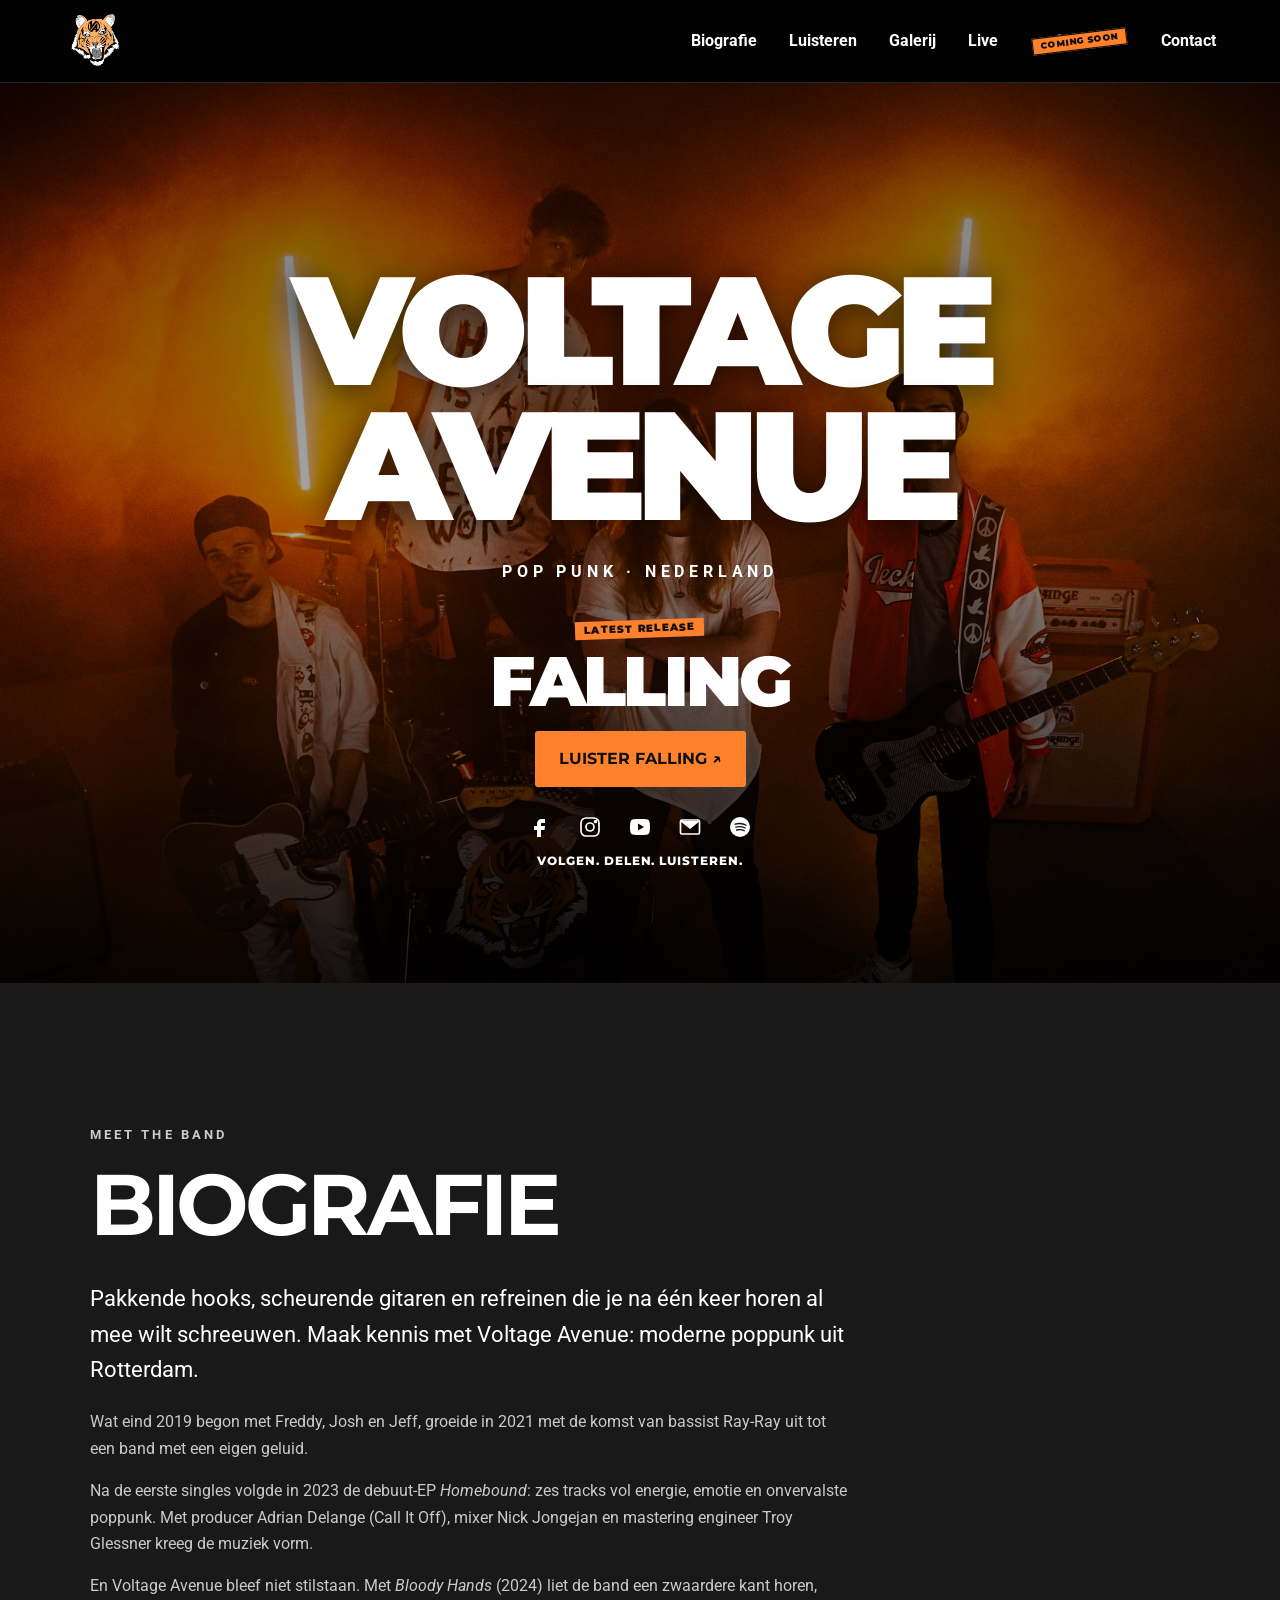
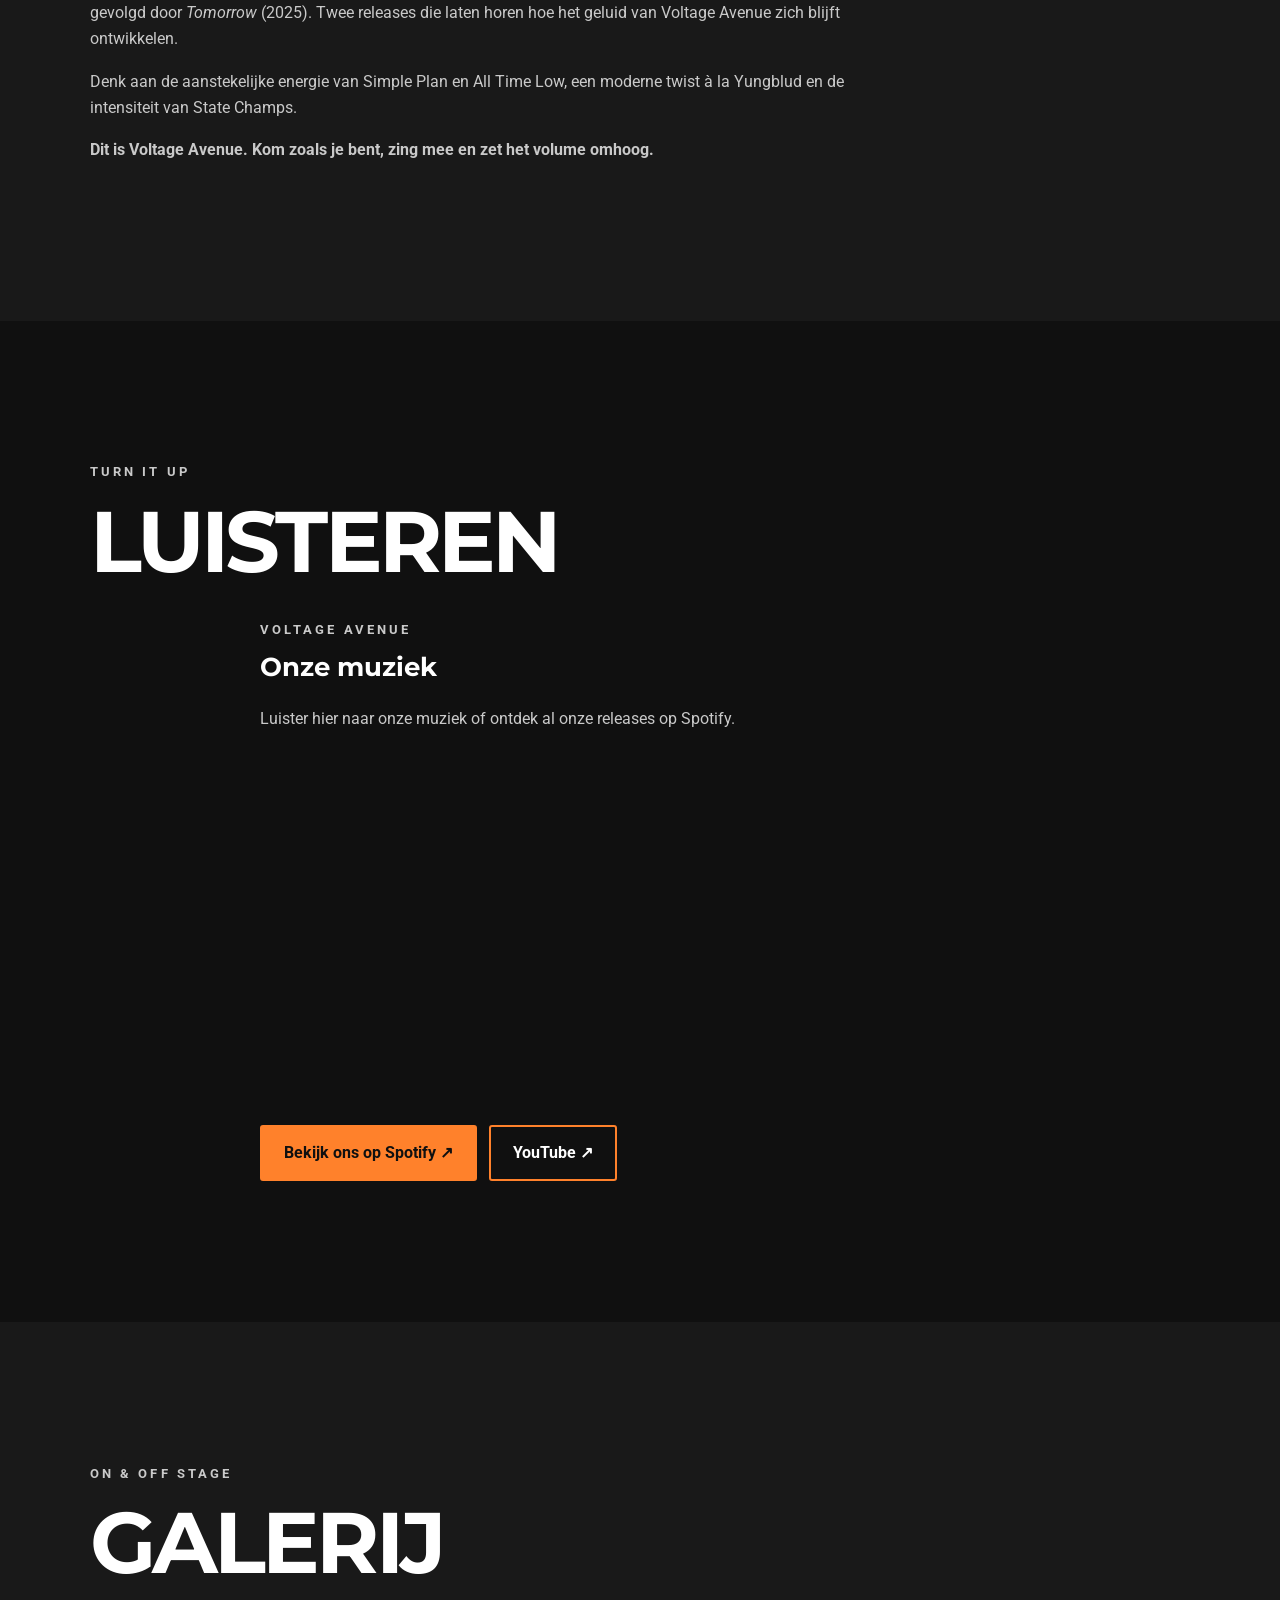
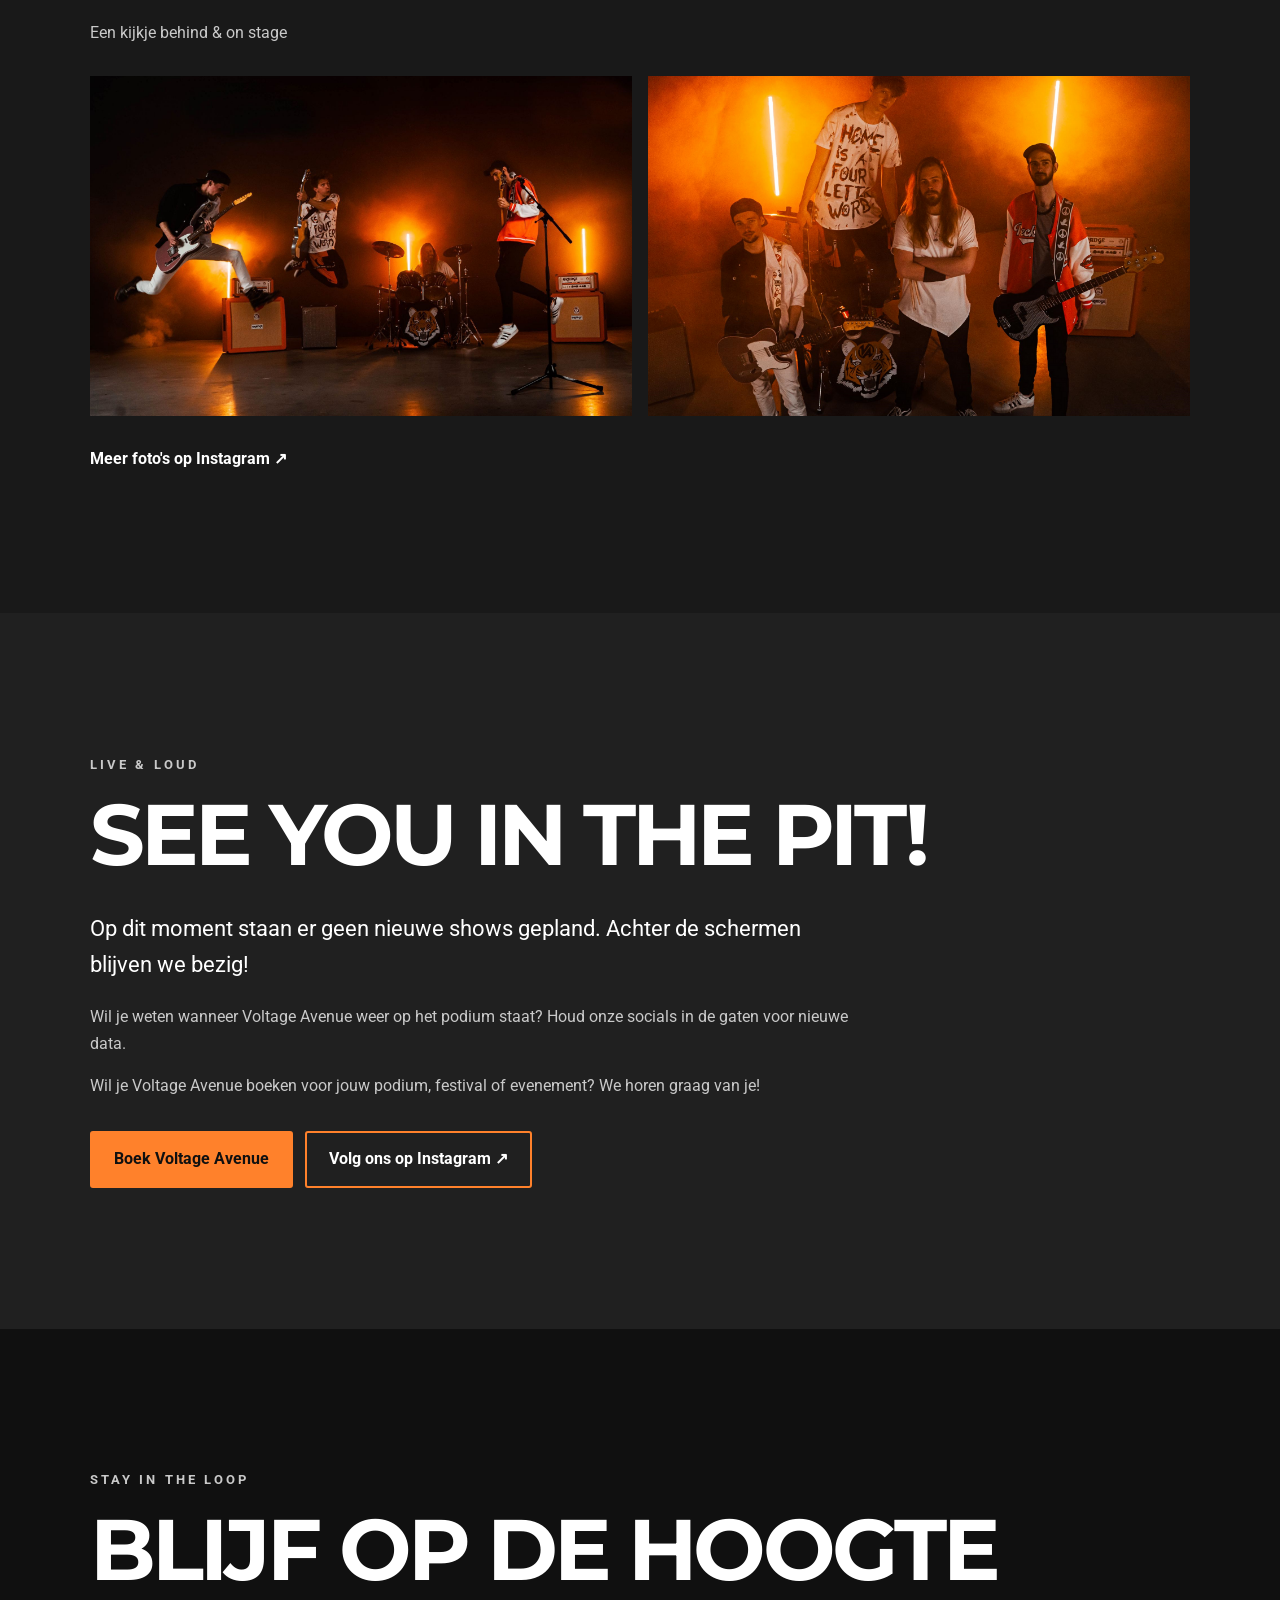
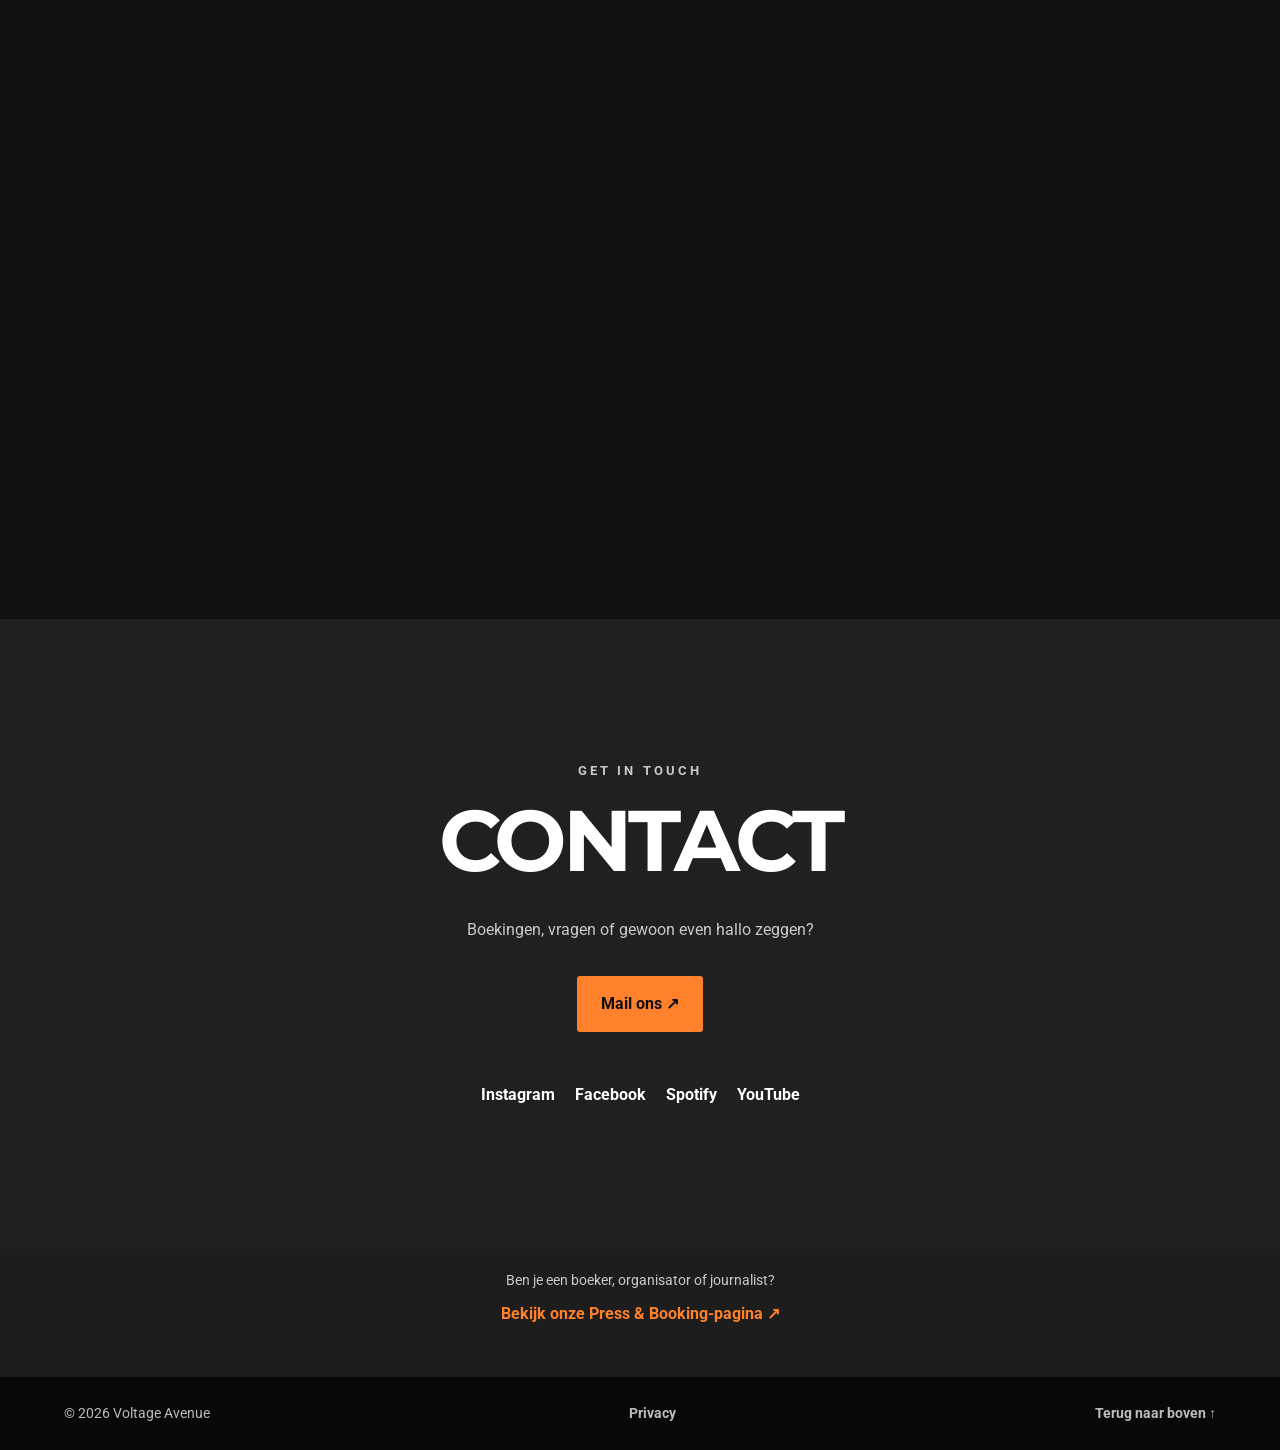
==== commit f826ae3a: "Link privacy statement from website footer" ====
--- a/index.html
+++ b/index.html
@@ -8,7 +8,10 @@
     <title>Voltage Avenue | Pop Punk</title>
     <link rel="icon" type="" image/png" href="assets/images/va+tiger+logo+transparant.png">
     <link rel="stylesheet" href="style.css">
-    <script src="script.js" defer></script>
+    <script src="script.js?v=20261018-reminder" defer></script>
+<!-- Cloudflare Web Analytics -->
+<script defer src="https://static.cloudflareinsights.com/beacon.min.js" data-cf-beacon='{"token":"267e7be7a87b48cdb33e1598ca4fe963"}'></script>
+<!-- End Cloudflare Web Analytics -->
 </head>
 
 <body>
@@ -323,6 +326,7 @@
     </main>
     <footer><span>©
             <span id="year">2026</span> Voltage Avenue</span>
+        <a href="privacy/">Privacy</a>
         <a href="#top">Terug naar boven ↑</a>
     </footer>
 </body>
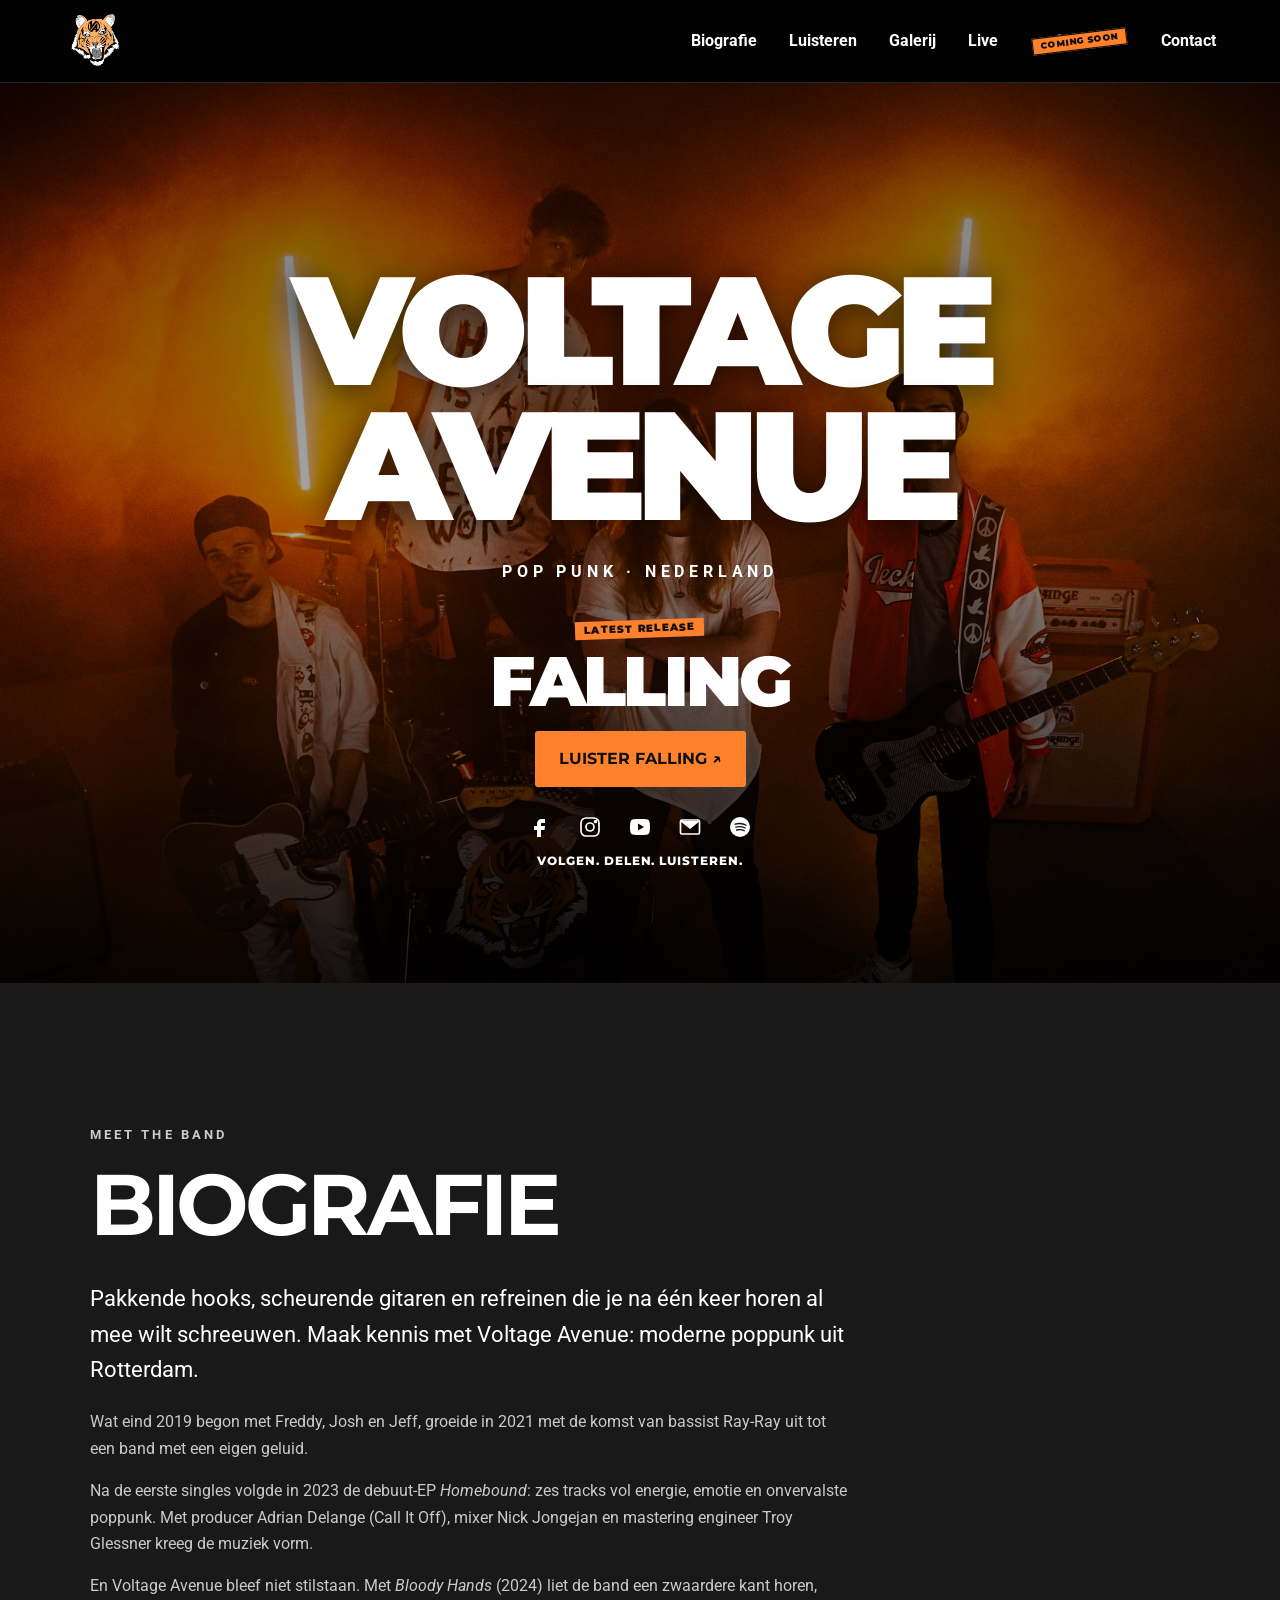
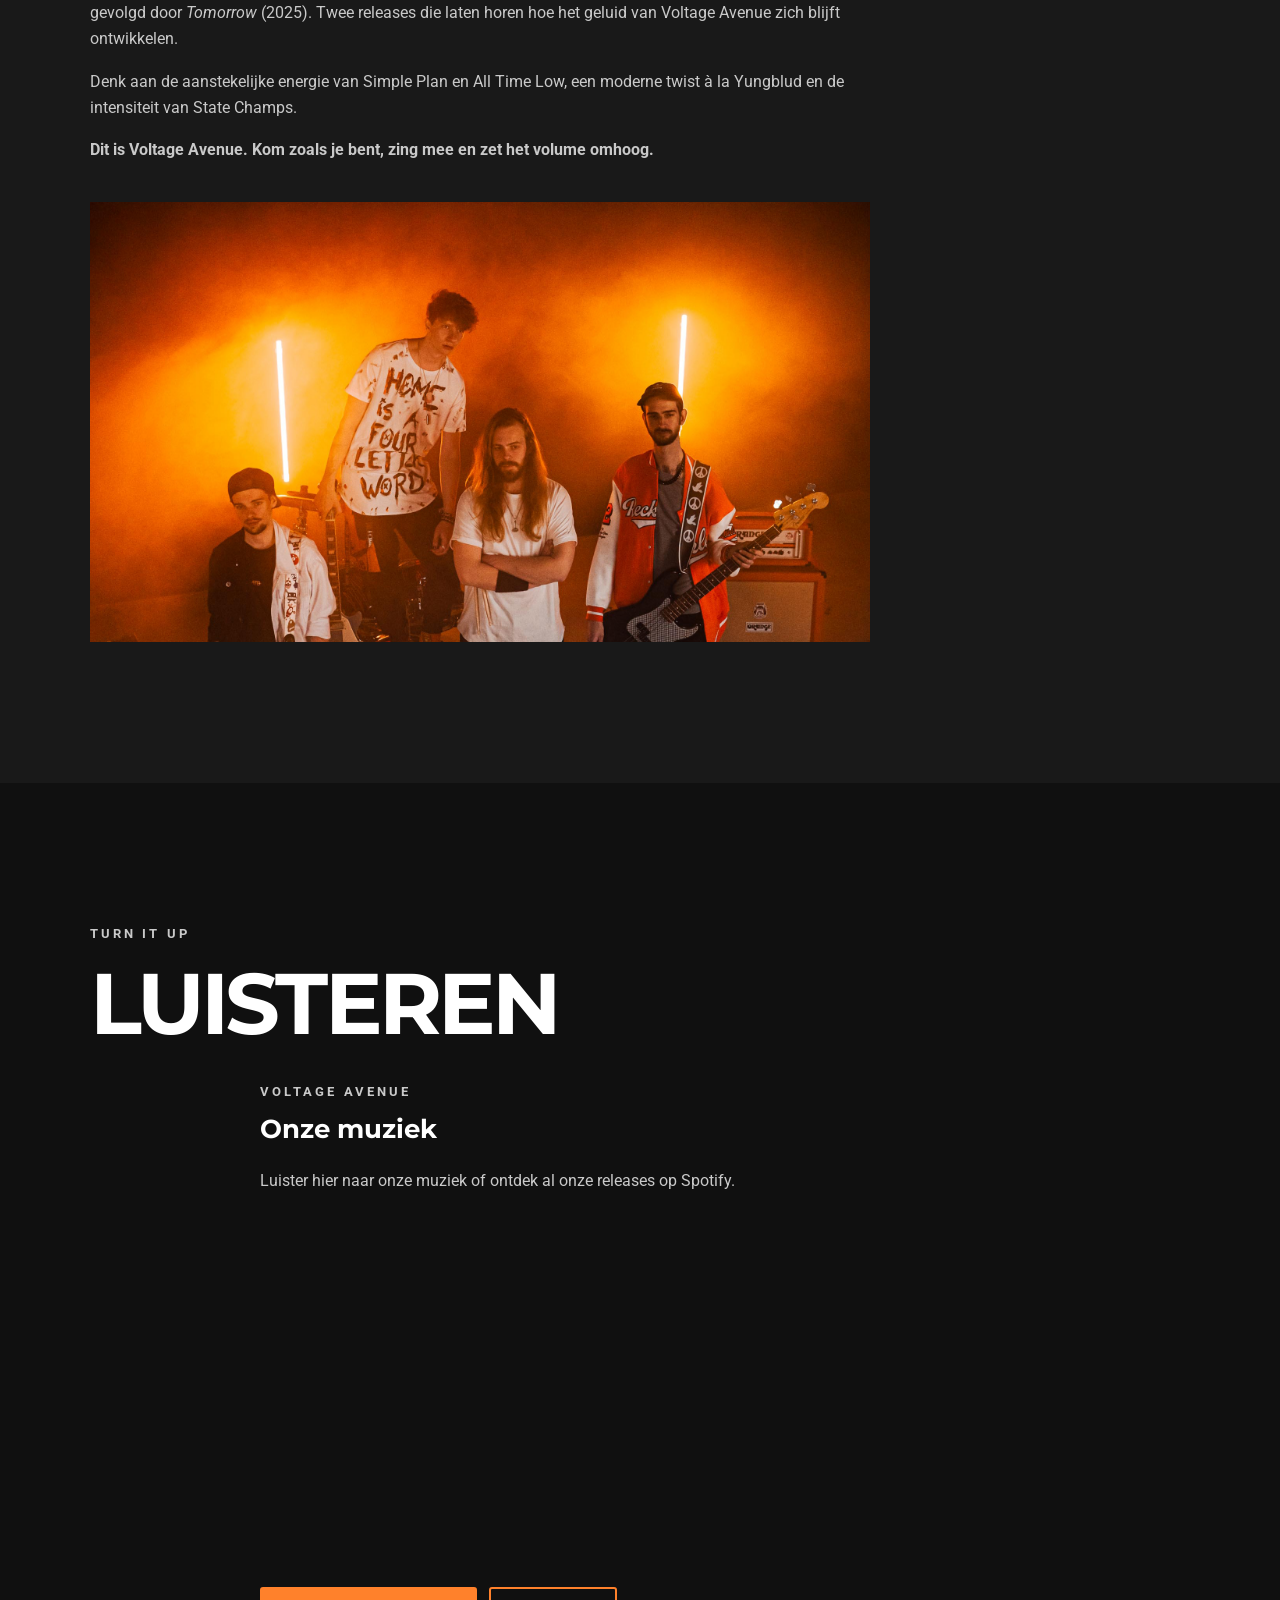
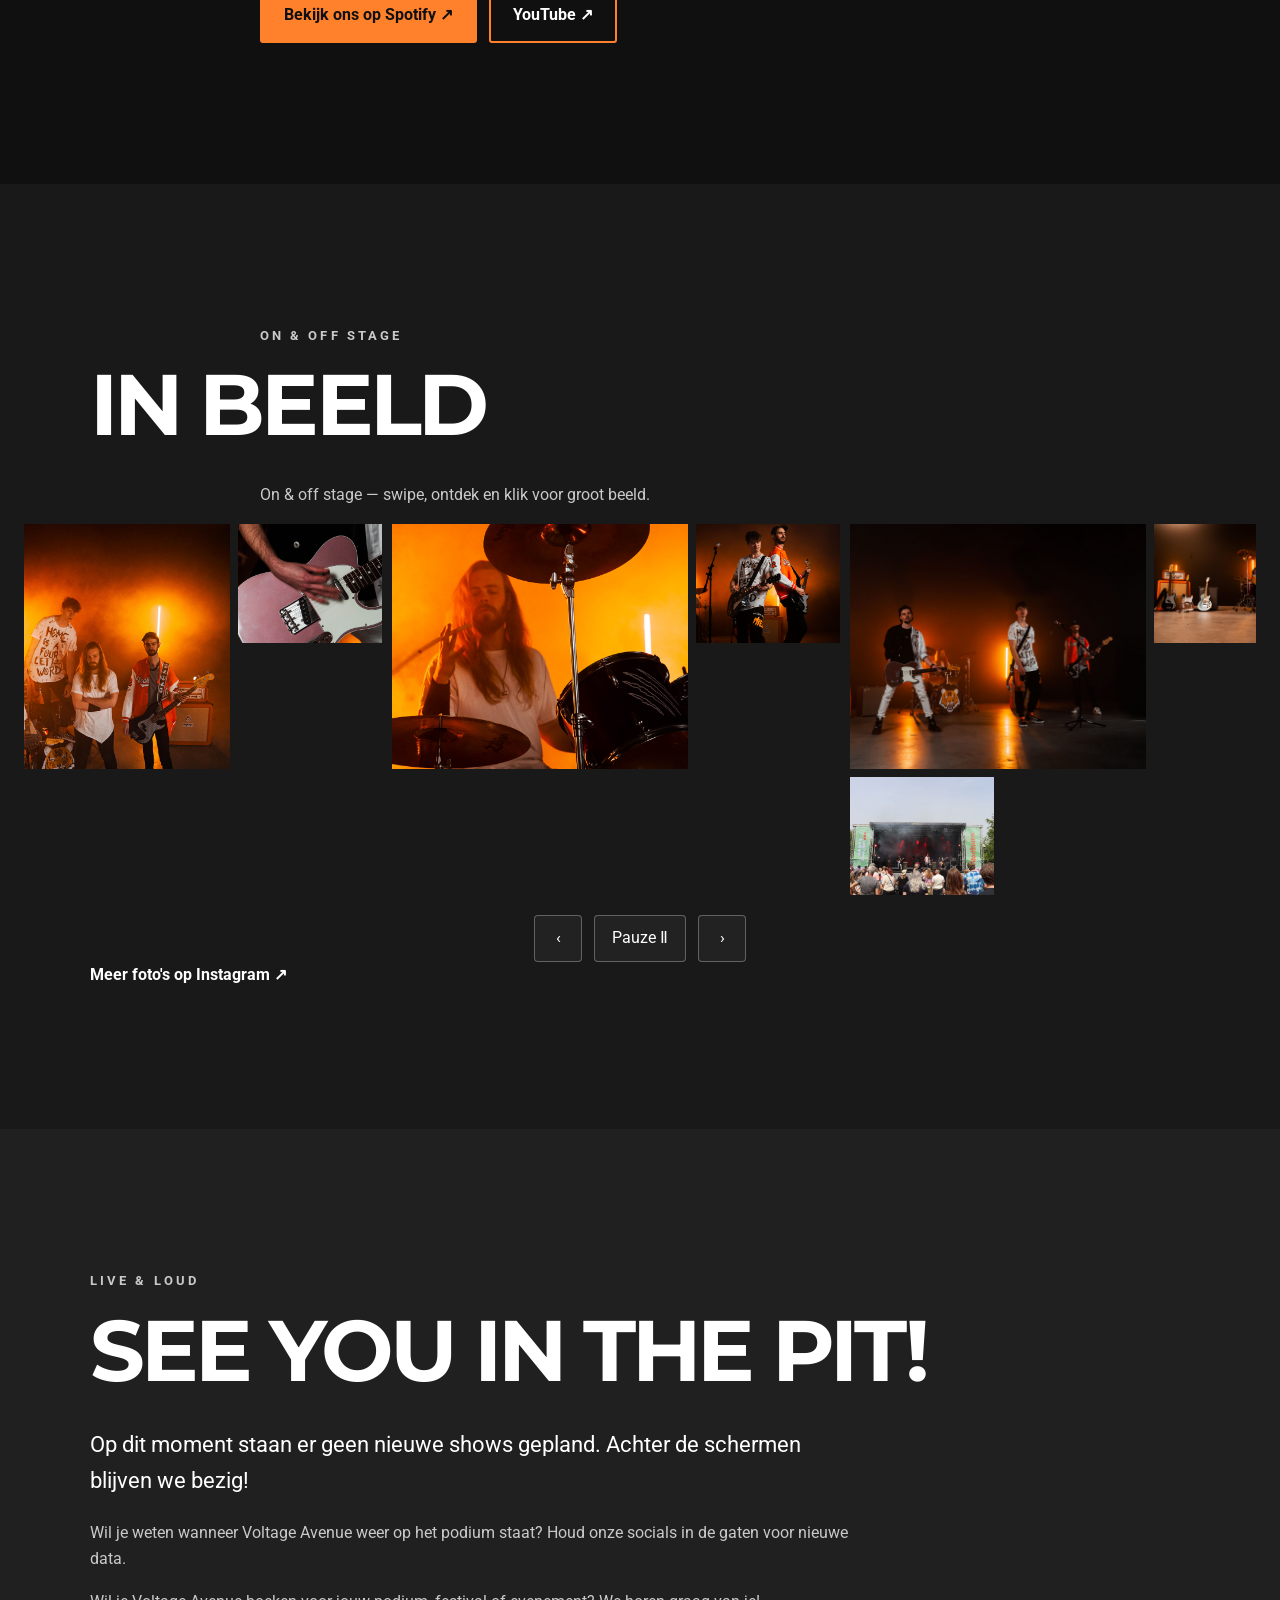
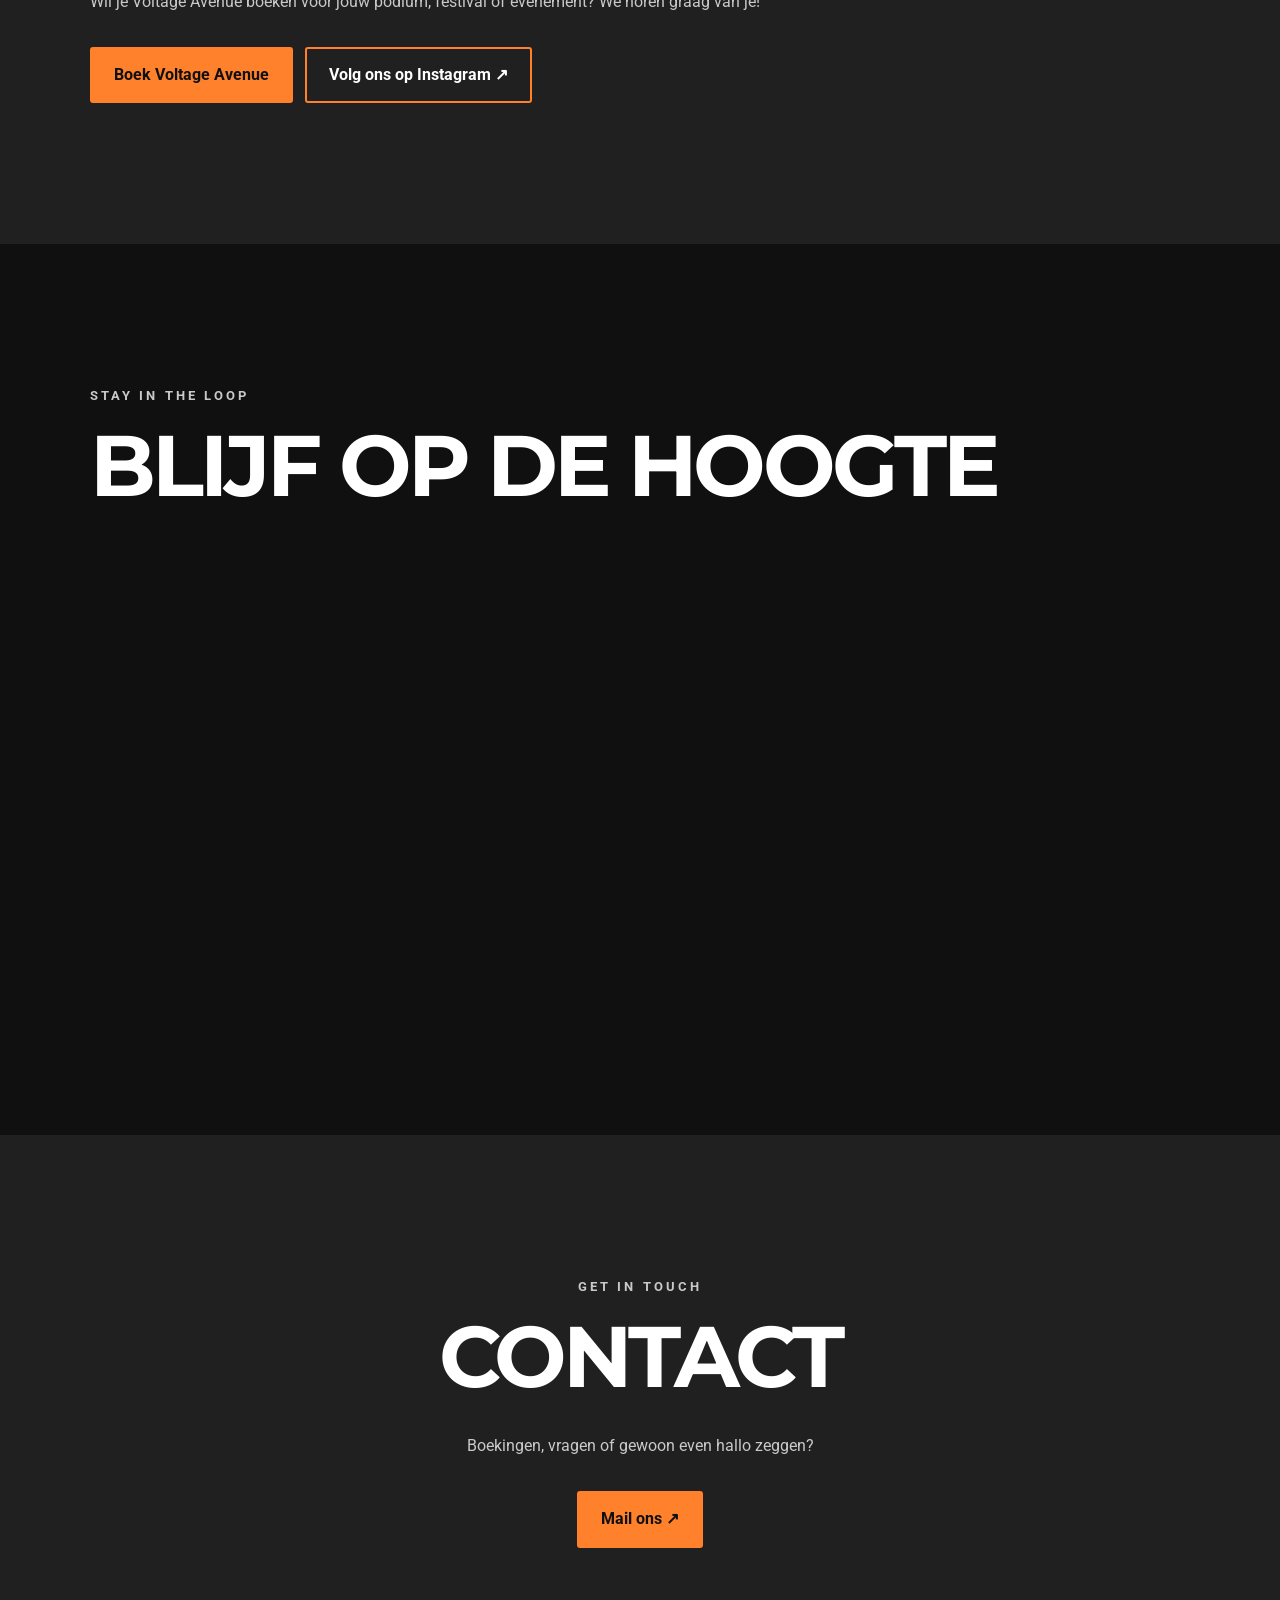
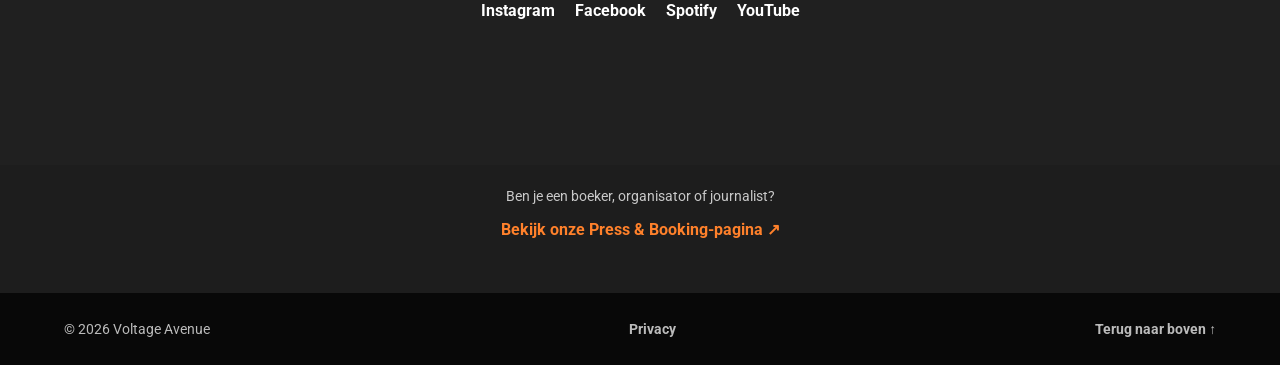
==== commit 4c2d540b: "Gallery carousel add" ====
--- a/index.html
+++ b/index.html
@@ -9,8 +9,23 @@
     <link rel="icon" type="" image/png" href="assets/images/va+tiger+logo+transparant.png">
     <link rel="stylesheet" href="style.css">
     <script src="script.js?v=20261018-reminder" defer></script>
+    <link rel="stylesheet" href="va-gallery.css">
+    <script src="va-gallery.js" defer></script>
 <!-- Cloudflare Web Analytics -->
-<script defer src="https://static.cloudflareinsights.com/beacon.min.js" data-cf-beacon='{"token":"267e7be7a87b48cdb33e1598ca4fe963"}'></script>
+<script>
+(function () {
+    // Load analytics only on the production website, never on local or preview pages.
+    if ((location.protocol !== "https:" && location.protocol !== "http:") ||
+        (location.hostname !== "voltageavenue.online" && location.hostname !== "www.voltageavenue.online")) {
+        return;
+    }
+    var beacon = document.createElement("script");
+    beacon.defer = true;
+    beacon.src = "https://static.cloudflareinsights.com/beacon.min.js";
+    beacon.setAttribute("data-cf-beacon", '{"token":"316303818ef94f029bd0752fa2da763d"}');
+    document.head.appendChild(beacon);
+})();
+</script>
 <!-- End Cloudflare Web Analytics -->
 </head>
 
--- a/va-gallery.css
+++ b/va-gallery.css
@@ -0,0 +1,22 @@
+/* Voltage Avenue — horizontale mozaiekreel; gebruikt bestaande foto's */
+#galerij .section-inner{max-width:none;width:100%;padding-inline:0}
+#galerij .section-inner>h2,#galerij .section-inner>.eyebrow,#galerij .section-inner>p,#galerij .section-inner>.text-link{display:block;width:min(1100px,calc(100% - 40px));margin-left:auto;margin-right:auto}
+.va-reel-viewport{width:100%;overflow-x:auto;overflow-y:hidden;scrollbar-width:none;overscroll-behavior-inline:contain;touch-action:pan-x pan-y;outline-offset:-4px}
+.va-reel-viewport::-webkit-scrollbar{display:none}
+.va-reel-track{display:flex;width:max-content;align-items:stretch}
+.va-reel-set{display:flex;flex:none;gap:10px;padding-right:10px}
+.va-reel-panel{width:clamp(300px,35vw,490px);height:clamp(280px,29vw,390px);display:grid;grid-template-columns:repeat(3,minmax(0,1fr));grid-template-rows:repeat(3,minmax(0,1fr));grid-auto-flow:dense;gap:8px;flex:none}
+.va-reel-tile{display:block;min-width:0;min-height:0;padding:0;border:0;background:#191919;overflow:hidden;cursor:zoom-in;position:relative}
+.va-reel-tile img{display:block;width:100%;height:100%;object-fit:cover;transition:transform .45s ease,filter .3s ease}
+.va-reel-tile:hover img{transform:scale(1.07);filter:brightness(1.12)}
+.va-reel-tile:focus-visible{outline:3px solid #ff8c32;outline-offset:-3px;z-index:1}
+.va-reel-large{grid-column:span 2;grid-row:span 2}
+.va-reel-tall{grid-row:span 2}
+.va-reel-controls{display:flex;justify-content:center;gap:12px;margin:20px auto 0}
+.va-reel-controls button{background:#222;border:1px solid #ffffff4a;color:#fff;padding:9px 17px;min-width:48px;cursor:pointer;font:inherit;border-radius:4px}
+.va-reel-controls button:hover{border-color:#ff8c32;color:#ff8c32}
+.va-bio-photo{margin:38px 0 0;max-width:780px}.va-bio-photo img{display:block;width:100%;height:auto;max-height:440px;object-fit:cover}
+.va-photo-modal[hidden]{display:none!important}.va-photo-modal{position:fixed;inset:0;z-index:99999;background:rgba(0,0,0,.94);display:flex;align-items:center;justify-content:center;gap:12px;padding:64px 18px 32px}
+.va-photo-modal figure{margin:0;max-width:min(82vw,1200px);max-height:100%;display:flex;flex-direction:column;align-items:center;justify-content:center;min-width:0}.va-photo-modal figure img{display:block;max-width:100%;max-height:calc(100dvh - 140px);object-fit:contain}.va-photo-modal figcaption{margin-top:12px;color:#ddd;font-size:14px}
+.va-photo-modal button{background:#222b;color:white;border:1px solid #fff5;border-radius:50%;width:44px;height:44px;flex:none;font-size:30px;cursor:pointer}.va-photo-modal button:hover{background:#ff8c32;color:#111}.va-photo-close{position:absolute;right:20px;top:18px}.va-gallery-open{overflow:hidden}
+@media(max-width:600px){.va-reel-panel{width:300px;height:280px;gap:5px}.va-reel-set{gap:6px;padding-right:6px}.va-photo-modal{gap:4px;padding:64px 8px 25px}.va-photo-modal button{width:34px;height:34px;font-size:25px}.va-photo-modal figure{max-width:calc(100vw - 88px)}}
